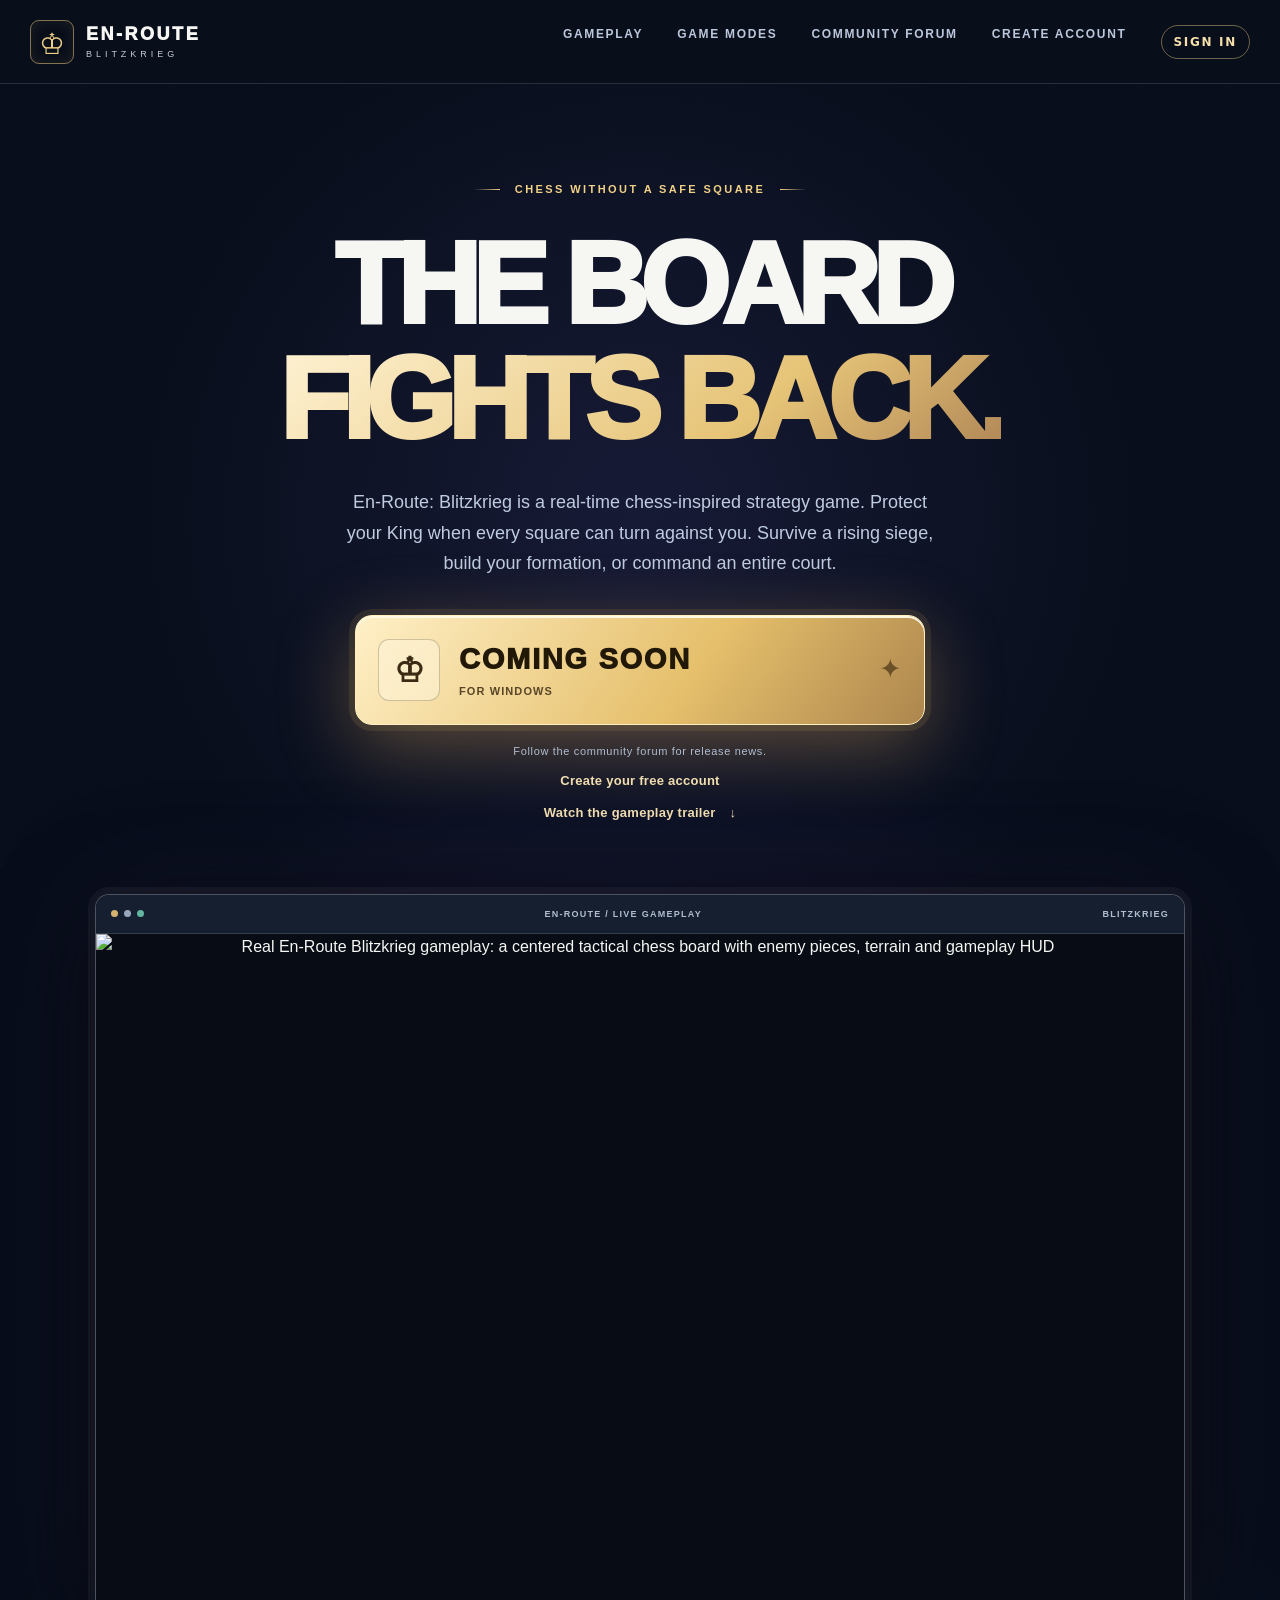
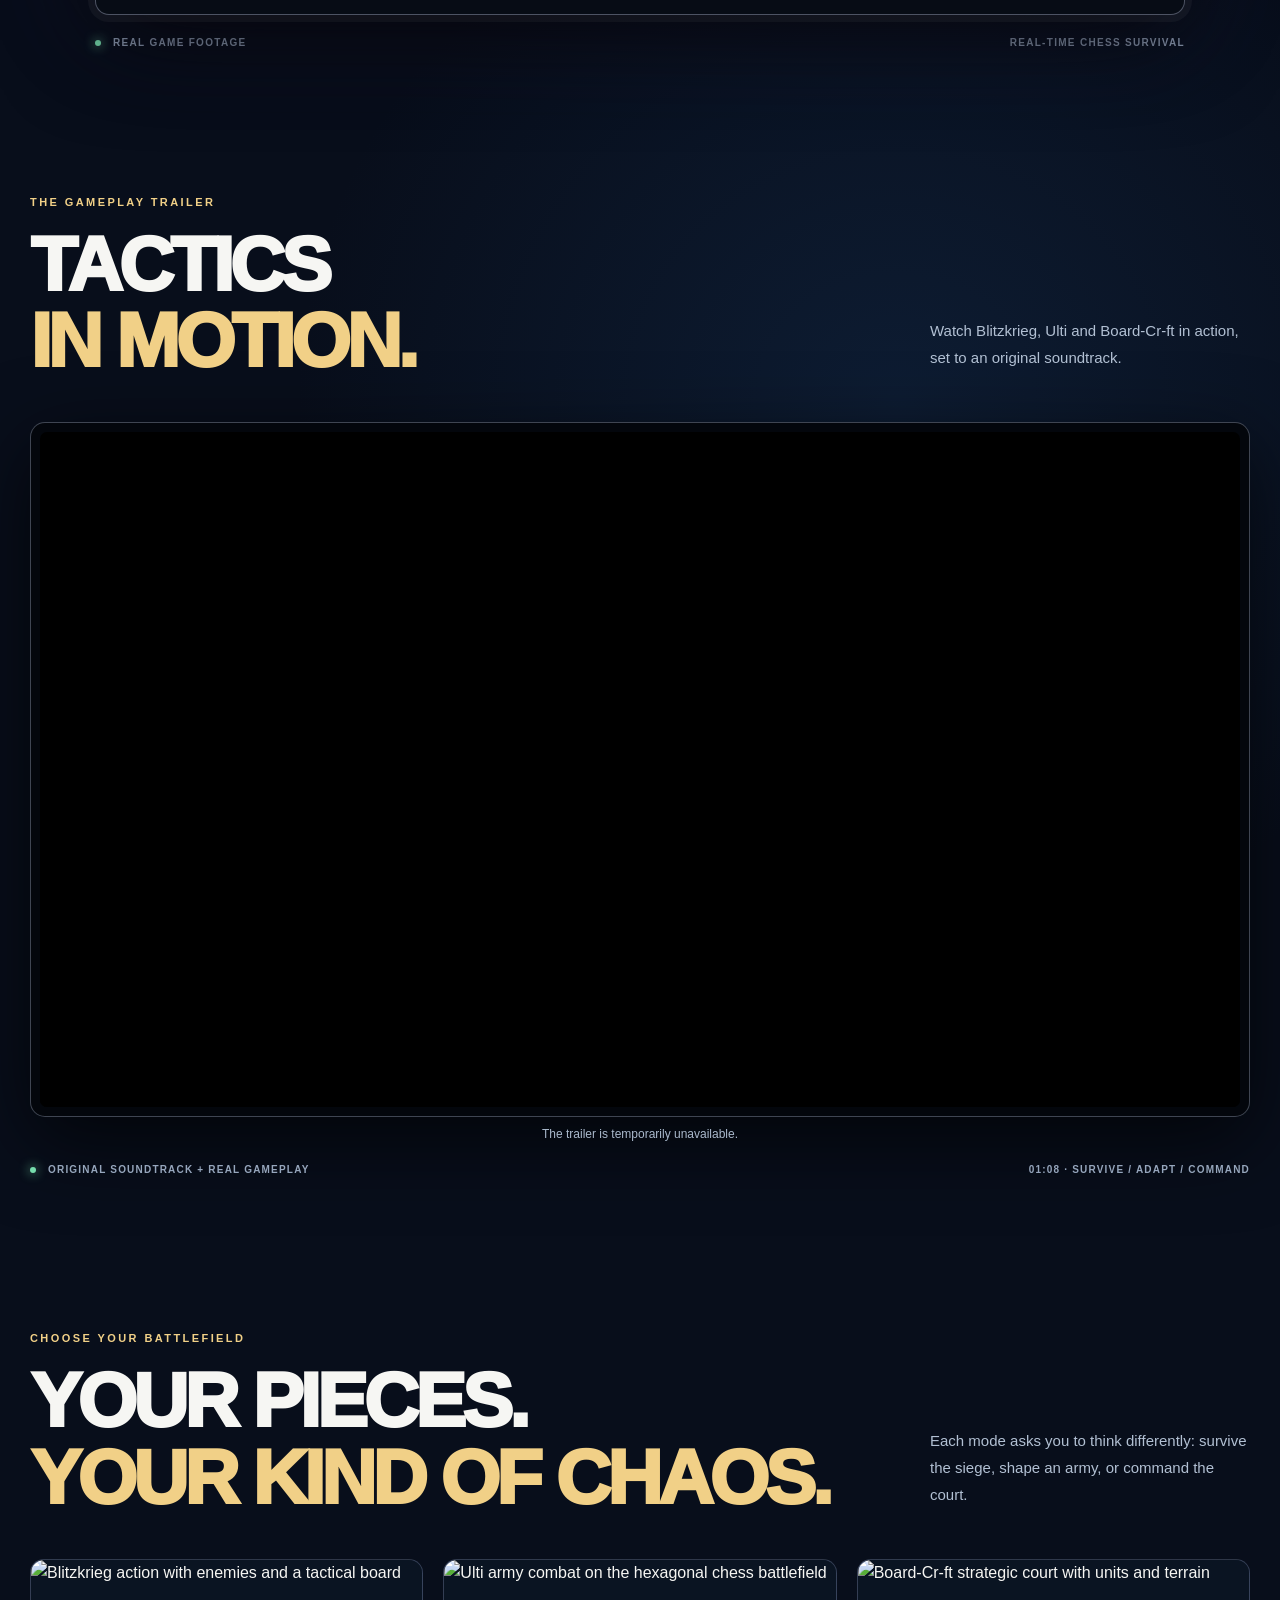
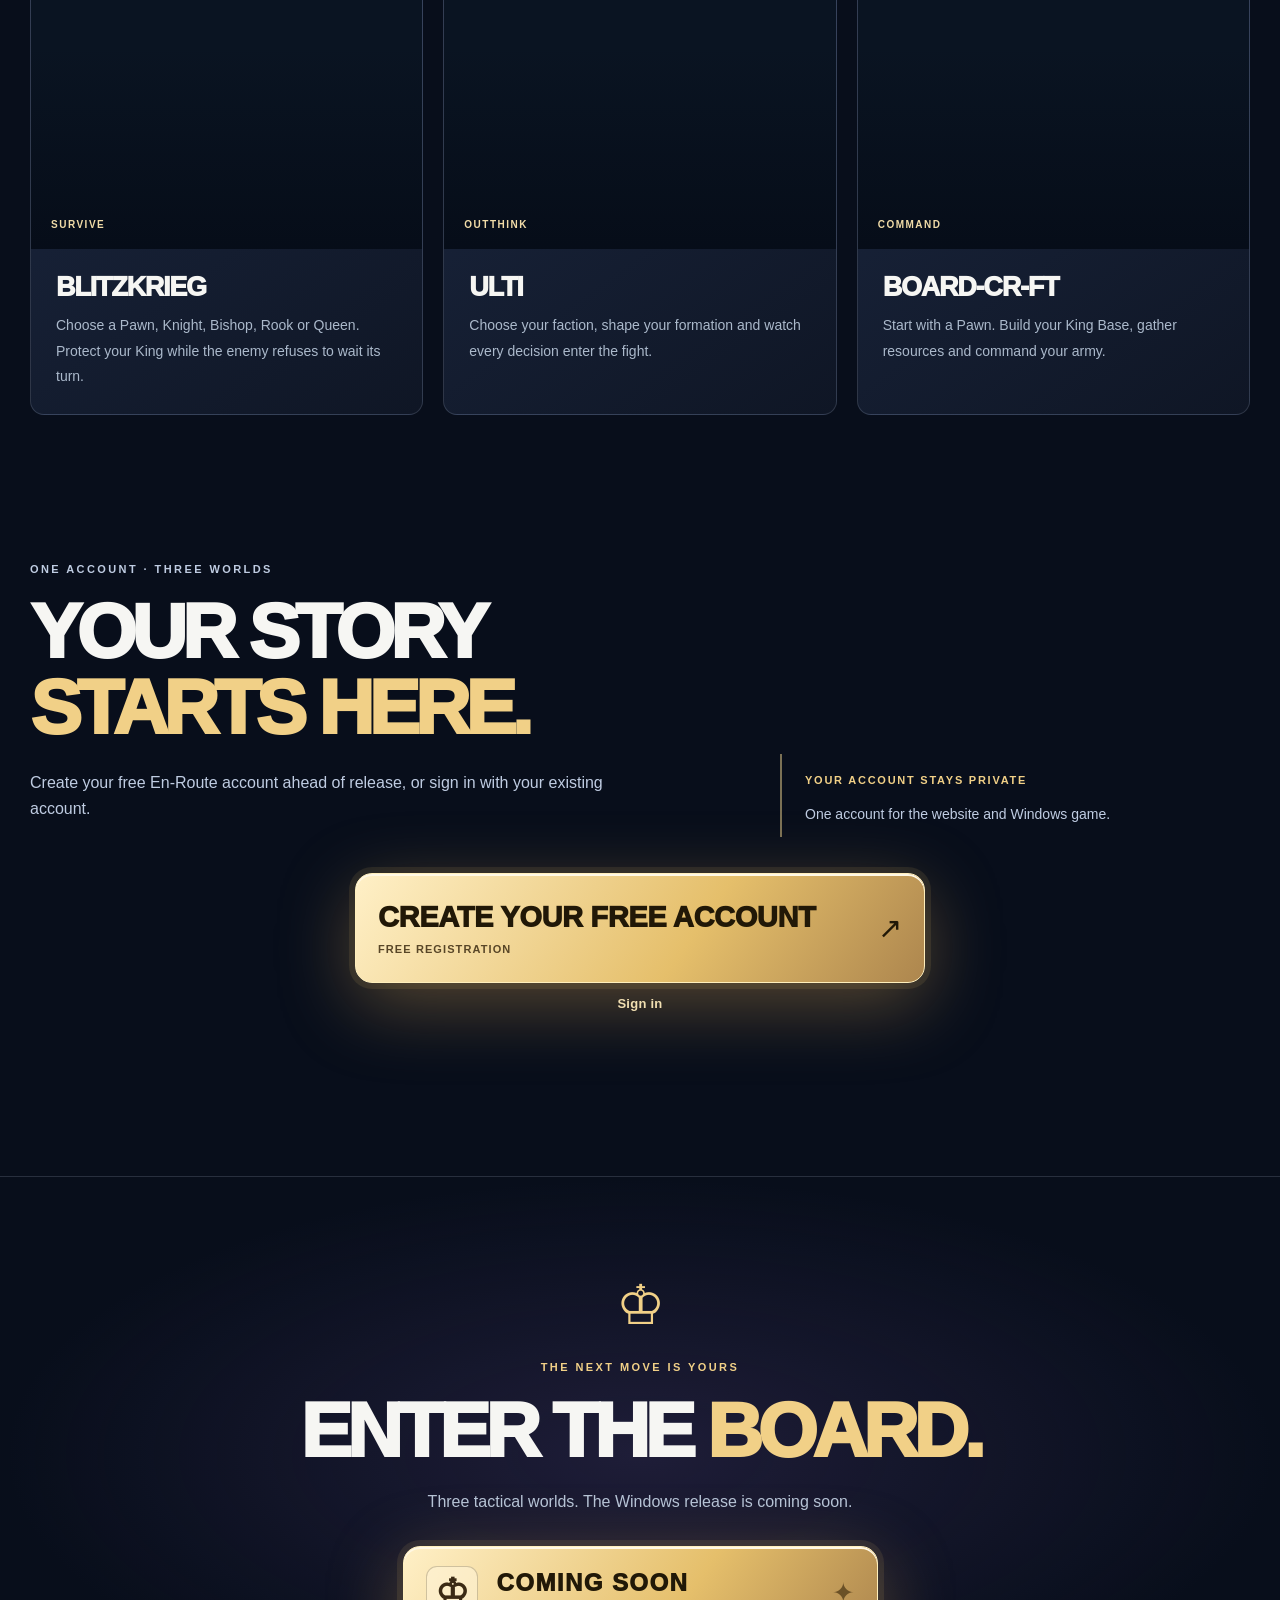
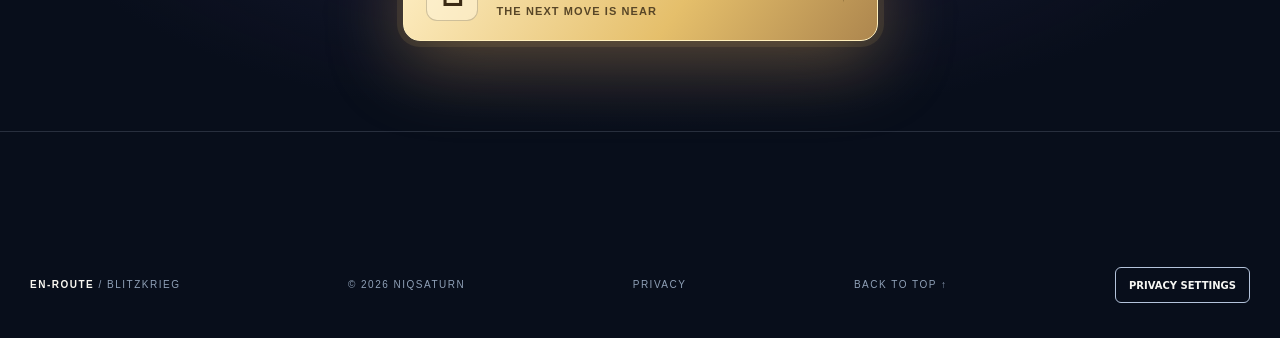
==== index.html @ 8702653a "Refresh secure logout integration asset version" ====
<!doctype html>
<html lang="en">
<head><meta name="google-site-verification" content="WGVeHy9sujOHkOXAeKGU7sQZ3UvBlBnIsIOvEeBT1Uc">
<meta charset="utf-8">
<meta name="google-adsense-account" content="ca-pub-7639855617393587">
<!-- AdSense code is loaded by ad-manager.js only after entitlement and consent checks. -->
<meta name="viewport" content="width=device-width, initial-scale=1">
<meta name="theme-color" content="#080e1b">
<meta name="robots" content="index,follow">
<meta name="description" content="En-Route: Blitzkrieg is an upcoming Windows strategy game combining real-time chess survival, Ulti autobattles and Board-Cr-ft army building. Watch actual gameplay and explore its three modes.">
<link rel="canonical" href="https://niqsaturn.github.io/">
<meta property="og:type" content="website">
<meta property="og:site_name" content="En-Route: Blitzkrieg">
<meta property="og:title" content="En-Route: Blitzkrieg | Real-Time Chess Survival & Strategy Game">
<meta property="og:description" content="En-Route: Blitzkrieg is an upcoming Windows strategy game combining real-time chess survival, Ulti autobattles and Board-Cr-ft army building. Watch actual gameplay and explore its three modes.">
<meta property="og:url" content="https://niqsaturn.github.io/">
<meta property="og:image" content="https://raw.githubusercontent.com/Niqsaturn/En-Route/gh-pages/assets/hero-gameplay.webp">
<meta property="og:image:alt" content="En-Route Blitzkrieg tactical chess survival gameplay">
<meta name="twitter:card" content="summary_large_image"><meta name="twitter:title" content="En-Route: Blitzkrieg | Real-Time Chess Survival & Strategy Game"><meta name="twitter:description" content="En-Route: Blitzkrieg is an upcoming Windows strategy game combining real-time chess survival, Ulti autobattles and Board-Cr-ft army building. Watch actual gameplay and explore its three modes."><meta name="twitter:image" content="https://raw.githubusercontent.com/Niqsaturn/En-Route/gh-pages/assets/hero-gameplay.webp"><script type="application/ld+json">{"@context":"https://schema.org","@graph":[{"@type":"WebSite","@id":"https://niqsaturn.github.io/#website","name":"En-Route: Blitzkrieg","url":"https://niqsaturn.github.io/","inLanguage":"en","publisher":{"@id":"https://niqsaturn.github.io/#publisher"}},{"@type":"Organization","@id":"https://niqsaturn.github.io/#publisher","name":"Niqsaturn","url":"https://github.com/Niqsaturn"},{"@type":"VideoGame","@id":"https://niqsaturn.github.io/#game","name":"En-Route: Blitzkrieg","url":"https://niqsaturn.github.io/","description":"En-Route: Blitzkrieg is an upcoming Windows strategy game combining real-time chess survival, Ulti autobattles and Board-Cr-ft army building. Watch actual gameplay and explore its three modes.","image":"https://raw.githubusercontent.com/Niqsaturn/En-Route/gh-pages/assets/hero-gameplay.webp","genre":["Strategy","Chess-inspired","Survival","Auto battler"],"gamePlatform":"Microsoft Windows","publisher":{"@id":"https://niqsaturn.github.io/#publisher"},"inLanguage":"en"}]}</script>
<title>En-Route: Blitzkrieg | Real-Time Chess Survival & Strategy Game</title>
<link rel="icon" href="./assets/crown.svg" type="image/svg+xml">
<link rel="stylesheet" href="/styles.css?v=20261124-2">
<link rel="stylesheet" href="./assets/ad-placements.css">
<script defer src="/assets/ad-manager.js?v=20261124"></script>
<script defer src="/assets/account-navigation.js?v=20261124-2"></script>
<script defer src="/assets/home-signin.js?v=20261125-1"></script>
<script defer src="./assets/trailer-loader.js"></script>

<meta name="color-scheme" content="dark">
<style>
/* Homepage only. Keep shared registration and forum layout untouched. */
.launch-home .hero .enroute-ad-slot{margin:56px auto 0;padding:12px 0 0;max-width:1090px;border-top:1px solid var(--faint)}
.launch-home .hero .enroute-ad-slot:not([hidden]) + .hero-shot{margin-top:48px}
.launch-home .launch-ad-anchor{min-height:1px}
.launch-home .launch-ad-anchor .enroute-ad-slot{margin:62px auto 0;padding:14px 10px 0;max-width:1090px}
.launch-home .enroute-ad-slot .adsterra-slot-content{max-width:100%;overflow:hidden}
.launch-home .video-shell video{aspect-ratio:16/9;object-fit:contain}
@media(max-width:570px){.launch-home .hero .enroute-ad-slot{margin-top:42px}.launch-home .launch-ad-anchor .enroute-ad-slot{margin-top:42px}.launch-home .hero .enroute-ad-slot:not([hidden]) + .hero-shot{margin-top:42px}}
</style>
</head>
<body class="launch-home">
<a class="skip" href="#main">Skip to content</a>
<header class="header">
 <div class="header-inner">
  <a class="logo" href="#top" aria-label="En-Route Blitzkrieg home"><span class="logo-mark">♔</span><span class="logo-copy"><b>EN-ROUTE</b><small>BLITZKRIEG</small></span></a>
  <nav aria-label="Page sections"><a href="#trailer">Gameplay</a><a href="#modes">Game modes</a><a href="/forum/">Community forum</a><a href="#signup">Create account</a><a data-enroute-account-nav href="/?signin=1">Sign in</a></nav>

 </div>
</header>
<main id="main">
 <section id="top" class="hero wrap" aria-labelledby="headline">
  <div class="mini-label"><span class="mini-line"></span> CHESS WITHOUT A SAFE SQUARE <span class="mini-line"></span></div>
  <h1 id="headline">THE BOARD<br><em>FIGHTS BACK.</em></h1>
  <p class="intro">En-Route: Blitzkrieg is a real-time chess-inspired strategy game. Protect your King when every square can turn against you. Survive a rising siege, build your formation, or command an entire court.</p>
  <div class="cta-group">
   <div id="release-status" class="primary-cta coming-soon-sign" role="status" aria-label="En-Route Windows release coming soon"><span class="win-icon coming-soon-mark" aria-hidden="true">♔</span><span class="cta-copy"><b>COMING SOON</b><small>FOR WINDOWS</small></span><span class="coming-soon-spark" aria-hidden="true">✦</span></div>
   <span class="cta-detail">Follow the community forum for release news.</span>
   <a class="text-action" href="#signup">Create your free account</a>
   <a class="text-action" href="#trailer">Watch the gameplay trailer <span aria-hidden="true">↓</span></a>
  </div>
 <aside class="enroute-ad-slot enroute-ad-slot--between" data-adsterra-zone="home-after-trailer" aria-label="Advertisement" hidden>
  <p class="enroute-ad-label">Advertisement</p>
  <div class="adsterra-slot-content" data-adsterra-mount></div>
 </aside>
  <div class="hero-shot" aria-label="Genuine En-Route game capture">
   <div class="shot-header"><div class="chrome-dots" aria-hidden="true"><i></i><i></i><i></i></div><span>EN-ROUTE / LIVE GAMEPLAY</span><span class="shot-build">BLITZKRIEG</span></div>
   <img src="https://raw.githubusercontent.com/Niqsaturn/En-Route/gh-pages/assets/hero-gameplay.webp" width="1280" height="800" alt="Real En-Route Blitzkrieg gameplay: a centered tactical chess board with enemy pieces, terrain and gameplay HUD" fetchpriority="high">
  </div>
  <div class="shot-footnote"><span><i class="circle"></i> REAL GAME FOOTAGE</span><span>REAL-TIME CHESS SURVIVAL</span></div>
 </section>

 <section id="trailer" class="trailer wrap" aria-labelledby="trailer-title">
  <div class="section-title"><div><p class="section-kicker">THE GAMEPLAY TRAILER</p><h2 id="trailer-title">TACTICS<br><span>IN MOTION.</span></h2></div><p>Watch Blitzkrieg, Ulti and Board-Cr-ft in action, set to an original soundtrack.</p></div>
  <div class="video-shell"><video data-trailer-player controls preload="none" playsinline poster="https://raw.githubusercontent.com/Niqsaturn/En-Route/gh-pages/assets/trailer-poster.webp" aria-label="Play the 68-second En-Route Blitzkrieg gameplay trailer with original music"><track kind="chapters" src="./assets/gameplay-chapters.vtt" srclang="en" label="Chapters">Your browser does not support video playback.</video></div>
  <div class="video-status" data-trailer-status role="status" aria-live="polite"></div>
  <div class="video-key"><span><i class="circle"></i> ORIGINAL SOUNDTRACK + REAL GAMEPLAY</span><span>01:08 · SURVIVE / ADAPT / COMMAND</span></div>
 </section>
 <div class="launch-ad-anchor google-ad-anchor google-after-trailer">
  <aside class="enroute-ad-slot enroute-google-slot" data-google-slot="6267361496" aria-label="Advertisement" hidden>
   <p class="enroute-ad-label">Advertisements</p>
   <div data-google-mount></div>
  </aside>
 </div>
 <section id="modes" class="modes wrap" aria-labelledby="modes-title">
  <div class="section-title"><div><p class="section-kicker">CHOOSE YOUR BATTLEFIELD</p><h2 id="modes-title">YOUR PIECES.<br><span>YOUR KIND OF CHAOS.</span></h2></div><p>Each mode asks you to think differently: survive the siege, shape an army, or command the court.</p></div>
  <div class="mode-grid">
   <article class="mode-card"><div class="mode-photo"><img loading="lazy" width="1280" height="800" src="https://raw.githubusercontent.com/Niqsaturn/En-Route/gh-pages/assets/blitzkrieg.webp" alt="Blitzkrieg action with enemies and a tactical board"><span>SURVIVE</span></div><div class="mode-info"><h3>BLITZKRIEG</h3><p>Choose a Pawn, Knight, Bishop, Rook or Queen. Protect your King while the enemy refuses to wait its turn.</p></div></article>
   <article class="mode-card"><div class="mode-photo"><img loading="lazy" width="1280" height="800" src="https://raw.githubusercontent.com/Niqsaturn/En-Route/gh-pages/assets/ulti.webp" alt="Ulti army combat on the hexagonal chess battlefield"><span>OUTTHINK</span></div><div class="mode-info"><h3>ULTI</h3><p>Choose your faction, shape your formation and watch every decision enter the fight.</p></div></article>
   <article class="mode-card"><div class="mode-photo"><img loading="lazy" width="1280" height="800" src="https://raw.githubusercontent.com/Niqsaturn/En-Route/gh-pages/assets/boardcraft.webp" alt="Board-Cr-ft strategic court with units and terrain"><span>COMMAND</span></div><div class="mode-info"><h3>BOARD-CR-FT</h3><p>Start with a Pawn. Build your King Base, gather resources and command your army.</p></div></article>
  </div>
 </section>
 <div class="launch-ad-anchor google-ad-anchor google-after-modes">
  <aside class="enroute-ad-slot enroute-google-slot" data-google-slot="7590297438" aria-label="Advertisement" hidden>
   <p class="enroute-ad-label">Advertisements</p>
   <div data-google-mount></div>
  </aside>
 </div>
 <section id="signup" class="signup wrap" aria-labelledby="signup-title">
  <div class="signup-heading"><div><p class="section-kicker">ONE ACCOUNT · THREE WORLDS</p><h2 id="signup-title">YOUR STORY<br><span>STARTS HERE.</span></h2>
  <p>Create your free En-Route account ahead of release, or sign in with your existing account.</p></div>
  <div class="signup-promise"><strong>YOUR ACCOUNT STAYS PRIVATE</strong><p>One account for the website and Windows game.</p></div></div>
  <div class="cta-group"><a class="primary-cta" href="/register.html" aria-label="Create your free En-Route account on an ad-free page"><span class="cta-copy"><b>CREATE YOUR FREE ACCOUNT</b><small>FREE REGISTRATION</small></span><span class="cta-arrow" aria-hidden="true">↗</span></a>
  <a class="text-action" href="/?signin=1">Sign in</a></div>
 </section>
 <div class="launch-ad-anchor google-ad-anchor google-before-closing">
  <aside class="enroute-ad-slot enroute-google-slot" data-google-slot="6299151084" aria-label="Advertisement" hidden>
   <p class="enroute-ad-label">Advertisements</p><div data-google-mount></div>
  </aside>
 </div>
 <section class="closing wrap" aria-labelledby="closing-title"><span class="crown" aria-hidden="true">♔</span><p class="section-kicker">THE NEXT MOVE IS YOURS</p><h2 id="closing-title">ENTER THE <span>BOARD.</span></h2><p>Three tactical worlds. The Windows release is coming soon.</p><div class="primary-cta closing-cta coming-soon-sign" role="status" aria-label="En-Route Windows release coming soon"><span class="win-icon coming-soon-mark" aria-hidden="true">♔</span><span class="cta-copy"><b>COMING SOON</b><small>THE NEXT MOVE IS NEAR</small></span><span class="coming-soon-spark" aria-hidden="true">✦</span></div></section>
</main>
<footer class="footer wrap"><span><strong>EN-ROUTE</strong> / BLITZKRIEG</span><span>© 2026 NIQSATURN</span><a href="./privacy.html">PRIVACY</a><a href="#top">BACK TO TOP ↑</a></footer>
</body>
</html>
---- styles.css ----
:root{color-scheme:dark;--bg:#080e1b;--surface:#121b2d;--text:#f6f6f3;--sub:#acbbd0;--gold:#f1d087;--faint:#d6e0ff27}
*{box-sizing:border-box}html{scroll-behavior:smooth;overflow-x:hidden}body{margin:0;background:radial-gradient(ellipse 700px 700px at 50% 10%,#25254d88,transparent 74%),radial-gradient(ellipse 800px 750px at 70% 39%,#183a6452,transparent 75%),var(--bg);color:var(--text);font:16px/1.6 "Segoe UI",Arial,sans-serif;overflow-x:hidden}body:before{content:"";position:absolute;z-index:0;pointer-events:none;inset:0 0 auto;height:1300px;background-image:repeating-linear-gradient(0deg,transparent 0 87px,#d0e1ff09 88px),repeating-linear-gradient(90deg,transparent 0 87px,#d0e1ff09 88px);mask-image:linear-gradient(#0007,transparent)}a{color:inherit;text-decoration:none}img,video{max-width:100%;display:block}h1,h2,h3,p{margin-top:0}h1,h2,h3{line-height:1;letter-spacing:-.065em;font-weight:950}.skip{position:absolute;top:-6rem;left:1rem;background:var(--gold);color:#111;padding:.6rem 1rem;z-index:99}.skip:focus{top:1rem}
.wrap{max-width:1340px;margin-left:auto;margin-right:auto;padding-left:30px;padding-right:30px;position:relative;z-index:1}
.header{position:relative;z-index:4;border-bottom:1px solid var(--faint);background:#090f1bd8}.header-inner{max-width:1370px;margin:0 auto;padding:0 30px;min-height:83px;display:flex;gap:25px;justify-content:space-between;align-items:center}.logo{display:flex;gap:12px;align-items:center}.logo-mark{display:grid;place-items:center;color:var(--gold);border:1px solid #f1d08785;border-radius:9px;width:44px;height:44px;font-size:29px;box-shadow:inset 0 0 14px #edc16f18}.logo-copy{display:flex;flex-direction:column;line-height:1.12;white-space:nowrap}.logo-copy b{font-size:18px;letter-spacing:.14em;font-weight:950}.logo-copy small{margin-top:5px;font-size:9px;letter-spacing:.44em;color:#c2cbda}.header nav{display:flex;gap:34px;font-size:12px;letter-spacing:.14em;font-weight:800;text-transform:uppercase;color:#bbc7db}.header nav a:hover,.text-action:hover,.footer a:hover{color:var(--gold)}.version{border:1px solid var(--faint);color:#b8c8dc;border-radius:80px;padding:9px 15px;white-space:nowrap;font-size:10px;letter-spacing:.13em;font-weight:900}
.hero{text-align:center;padding-top:97px}.mini-label,.section-kicker{color:var(--gold);font-size:11px;font-weight:900;letter-spacing:.22em}.mini-label{display:flex;align-items:center;justify-content:center;gap:15px}.mini-line{width:26px;height:1px;background:linear-gradient(90deg,transparent,var(--gold))}.mini-line:last-child{transform:rotate(180deg)}.hero h1{font-size:clamp(4.2rem,9vw,8.5rem);letter-spacing:-.07em;margin:28px 0 30px}.hero h1 em{font-style:normal;color:transparent;background:linear-gradient(140deg,#fff3d5,#e6c477 65%,#ae8455);background-clip:text;-webkit-background-clip:text}.intro{max-width:590px;margin:0 auto;color:#becbe0;font-size:18px;line-height:1.7}
.cta-group{display:flex;flex-direction:column;align-items:center;margin-top:36px}.primary-cta{width:min(570px,100%);min-height:110px;padding:14px 22px;border:1px solid #ffefbc;border-radius:17px;display:flex;align-items:center;gap:19px;text-align:left;color:#211807;background:linear-gradient(125deg,#fff0c7 0%,#e5bf6b 59%,#ad864e 100%);box-shadow:0 0 0 6px #f0c66e18,0 20px 75px #dca95661,inset 0 2px #fff8e5;transition:transform .2s,box-shadow .2s}.primary-cta:hover{transform:translateY(-4px);box-shadow:0 0 0 9px #f0c66e2b,0 24px 95px #e2b9688a}.primary-cta:focus-visible{outline:3px solid white;outline-offset:6px}.win-icon{width:62px;height:62px;display:grid;place-items:center;flex:none;border:1px solid #3828113b;border-radius:11px;background:#fff6dc85}.win-icon svg{width:31px;height:31px}.cta-copy{display:flex;flex:1;flex-direction:column;gap:8px;line-height:1.2}.cta-copy b{font-size:clamp(20px,2.5vw,29px);font-weight:950;letter-spacing:-.012em}.cta-copy small{font-size:11px;letter-spacing:.1em;color:#584627;font-weight:850}.cta-arrow{font-size:29px}.cta-detail{margin-top:18px;font-size:11px;color:#aebdd0;letter-spacing:.06em}.text-action{margin-top:11px;font-size:13px;font-weight:750;color:#f1dfb2;letter-spacing:.02em}.text-action span{margin-left:10px}
.hero-shot{width:min(1090px,100%);margin:70px auto 0;border:1px solid #d8e2ff55;border-radius:14px;background:#070c15;overflow:hidden;box-shadow:0 0 0 7px #e9eeff0a,0 24px 95px #000b,0 0 115px #49307735;position:relative;left:50%;transform:translateX(-50%);margin-left:0;margin-right:0}.shot-header{height:39px;display:flex;align-items:center;justify-content:space-between;gap:10px;padding:0 15px;border-bottom:1px solid var(--faint);background:#151f30;color:#b0bdd0;font-weight:900;font-size:9px;letter-spacing:.14em}.chrome-dots{display:flex;gap:6px}.chrome-dots i{width:7px;height:7px;border-radius:50%;background:#d5b270}.chrome-dots i:nth-child(2){background:#98a7bb}.chrome-dots i:nth-child(3){background:#61b5a1}.hero-shot img{width:100%;height:auto;object-fit:contain;object-position:center;aspect-ratio:8/5;margin:0 auto}.shot-footnote{max-width:1090px;display:flex;justify-content:space-between;gap:14px;margin:20px auto 0;color:#91a0b7;font-weight:850;font-size:10px;letter-spacing:.13em}.circle{display:inline-block;width:6px;height:6px;background:#76dcac;border-radius:100%;box-shadow:0 0 11px #78edb5;margin-right:8px}
.proof{display:flex;justify-content:center;align-items:center;gap:55px;margin-top:96px;margin-bottom:0;padding-top:36px;padding-bottom:36px;border-top:1px solid var(--faint);border-bottom:1px solid var(--faint)}.proof div{display:flex;flex-direction:column;gap:5px;text-align:center}.proof strong{font-size:33px;line-height:1.1;letter-spacing:-.04em;color:#f0d49c}.proof span{font-size:10px;letter-spacing:.15em;color:#a5b5cb;font-weight:800}.proof>i{display:block;height:34px;width:1px;background:var(--faint)}
.trailer{padding-top:143px}.section-title{display:flex;align-items:end;justify-content:space-between;gap:50px;margin-bottom:43px}.section-title h2{margin:14px 0 0;font-size:clamp(3.3rem,6vw,6.3rem);letter-spacing:-.055em}.section-title h2 span,.closing h2 span{color:var(--gold)}.section-title>p{max-width:320px;margin:0 0 8px;color:#b2c0d3;line-height:1.8;font-size:15px}.video-shell{padding:9px;border-radius:15px;background:#03060c;border:1px solid #d5e1ff49;box-shadow:0 24px 80px #000a}.video-shell video{width:100%;height:auto;aspect-ratio:8/5;border-radius:7px;background:#000}.video-key{display:flex;justify-content:space-between;gap:15px;margin-top:18px;color:#96a6bc;font-size:10px;font-weight:850;letter-spacing:.12em}
.modes{padding-top:151px}.mode-grid{display:grid;grid-template-columns:repeat(3,minmax(0,1fr));gap:20px}.mode-card{overflow:hidden;border-radius:14px;border:1px solid var(--faint);background:linear-gradient(145deg,#1b2740,#0f1625);transition:transform .2s,border-color .2s}.mode-card:hover{transform:translateY(-5px);border-color:#f1d08785}.mode-photo{aspect-ratio:1.35;overflow:hidden;position:relative;background:#0a1422}.mode-photo img{width:100%;height:100%;object-fit:cover;object-position:center;transition:transform .35s}.mode-card:hover .mode-photo img{transform:scale(1.045)}.mode-photo:after{content:"";position:absolute;inset:30% 0 0;background:linear-gradient(transparent,#050b16c9);pointer-events:none}.mode-photo span{position:absolute;z-index:2;left:20px;bottom:16px;color:#f1dca8;letter-spacing:.15em;font-weight:900;font-size:10px}.mode-info{padding:25px}.mode-info h3{font-size:27px;margin-bottom:12px;letter-spacing:-.045em}.mode-info p{font-size:14px;color:#abb9cb;line-height:1.8;margin:0}
.closing{text-align:center;margin-top:160px;margin-bottom:105px;padding-top:84px;padding-bottom:90px;border-top:1px solid var(--faint);border-bottom:1px solid var(--faint);background:radial-gradient(ellipse at center,#40336365,transparent 70%)}.crown{font-size:55px;color:var(--gold);display:block;margin-bottom:10px}.closing h2{font-size:clamp(3rem,6vw,6rem);margin:15px 0 20px}.closing>p:not(.section-kicker){color:#b6c3d5;margin:0 auto 32px}.closing-cta{margin:0 auto;min-height:95px;width:min(475px,100%)}.closing-cta .win-icon{width:52px;height:55px;font-size:38px}.closing-cta .cta-copy b{font-size:24px}
.footer{display:flex;align-items:center;justify-content:space-between;gap:22px;padding-top:30px;padding-bottom:35px;font-size:10px;letter-spacing:.15em;color:#8fa0b7}.footer strong{color:#f9f7f1}
@media(max-width:850px){.header nav{display:none}.header-inner{padding:0 20px;min-height:76px}.hero{padding-top:78px}.section-title{align-items:start;flex-direction:column;gap:17px}.section-title>p{max-width:520px}.proof{gap:32px}.mode-grid{grid-template-columns:repeat(2,minmax(0,1fr))}.mode-card:last-child{grid-column:1/-1}.trailer,.modes{padding-top:108px}.closing{margin-top:120px;margin-bottom:70px}}
@media(max-width:570px){.wrap{padding-left:17px;padding-right:17px}.header-inner{padding:0 16px}.logo-mark{height:38px;width:38px;font-size:26px}.logo-copy b{font-size:15px}.logo-copy small{font-size:8px}.version{font-size:8px;padding:8px}.hero{padding-top:78px}.mini-label{font-size:9px;letter-spacing:.14em;gap:9px}.mini-line{width:14px}.hero h1{font-size:clamp(3.25rem,13vw,4.8rem);margin:23px 0 27px}.intro{font-size:15px;line-height:1.75}.cta-group{margin-top:31px}.primary-cta{padding:12px;gap:13px;min-height:98px}.win-icon{width:49px;height:52px}.win-icon svg{width:26px;height:26px}.cta-copy b{font-size:19px}.cta-copy small{font-size:9px;letter-spacing:.03em}.cta-arrow{font-size:20px}.hero-shot{margin-top:58px;border-radius:10px}.shot-header{height:29px;padding:0 9px;font-size:7px}.shot-build{display:none}.shot-footnote{font-size:8px;letter-spacing:.06em}.proof{gap:13px;margin-top:70px;padding-top:26px;padding-bottom:26px}.proof strong{font-size:24px}.proof span{font-size:8px;letter-spacing:.03em}.proof>i{height:28px}.trailer,.modes{padding-top:100px}.section-title h2{font-size:clamp(2.75rem,12vw,4.6rem)}.section-title>p{font-size:14px}.video-key{font-size:8px;letter-spacing:.06em}.mode-grid{grid-template-columns:1fr}.mode-card:last-child{grid-column:auto}.mode-photo{aspect-ratio:1.55}.closing{margin-top:110px;padding-top:60px;padding-bottom:65px}.closing h2{font-size:clamp(3rem,13vw,5rem)}.footer{font-size:8px;flex-wrap:wrap}.footer span:nth-child(2){order:3;width:100%}}
@media(prefers-reduced-motion:reduce){html{scroll-behavior:auto}*,*:before,*:after{transition:none!important}}

.video-status{min-height:1.4em;margin-top:8px;color:#aab9cc;font-size:12px;text-align:center}

.signup{padding-top:145px}.signup-heading{display:grid;grid-template-columns:minmax(0,1.5fr) minmax(240px,1fr);align-items:end;gap:45px}.signup-heading h2{font-size:clamp(3.1rem,6vw,6.5rem);margin:14px 0 24px}.signup-heading h2 span{color:var(--gold)}.signup-heading p{color:#bfcce2;max-width:620px}.signup-promise{border-left:2px solid #ead18c83;padding:12px 0 12px 23px}.signup-promise strong{color:var(--gold);font-size:11px;letter-spacing:.16em}.signup-promise p{font-size:14px;margin:11px 0 0}
.signup-card{max-width:850px;margin:36px auto 0;padding:31px;border:1px solid #b6c6e753;border-radius:18px;background:linear-gradient(155deg,#1a2945,#0c1728);box-shadow:0 20px 70px #0008}.signup-card-head{display:flex;justify-content:space-between;gap:15px;border-bottom:1px solid var(--faint);padding-bottom:18px;font-size:10px;color:#e7c780;font-weight:900;letter-spacing:.16em}.signup-form{display:grid;grid-template-columns:repeat(2,minmax(0,1fr));gap:18px;margin-top:24px}.signup-field{display:flex;flex-direction:column;min-width:0;gap:7px}.signup-field label{color:#f3e5c6;font-size:12px;font-weight:800}.signup-field small{color:#9ba9bd;margin-left:6px;font-size:10px}.signup-field input{border:1px solid #7b8daa82;background:#071322;color:#fff;font:600 15px system-ui;padding:14px 13px;border-radius:9px;width:100%;min-width:0}.signup-field input:focus-visible{outline:2px solid #f5d68b;outline-offset:2px}.signup-submit{grid-column:1/-1;cursor:pointer;border:0;display:block;text-align:center;border-radius:9px;padding:15px 20px;background:linear-gradient(130deg,#ffedbc,#d8b46c);color:#191a1b;font-weight:900;letter-spacing:.08em;font-size:13px}.signup-submit:disabled{opacity:.5;cursor:wait}.signup-legal{grid-column:1/-1;margin:0;font-size:12px;color:#a3b2c7}.signup-feedback{min-height:1.8em;margin-top:10px;color:#f4d996;font-size:13px}.verify-form{grid-template-columns:1fr}.verify-form h3,.verify-form>p{grid-column:1/-1}.verify-form h3{font-size:26px;letter-spacing:.025em;margin:0}.verify-form>p{color:#b7c4d9}.signup-link{background:none;color:#ecd193;text-decoration:underline;border:0;cursor:pointer;justify-self:start;padding:3px 0}.signup-complete{padding:19px 0}.signup-complete strong{font-size:22px;color:#89d9b3}.signup-complete p{color:#b9c9dc}.signup-complete>a{margin-top:15px}.signup-form[hidden],.signup-complete[hidden]{display:none!important}@media(max-width:700px){.signup-heading{grid-template-columns:1fr}.signup-form{grid-template-columns:1fr}.signup-card{padding:20px}.signup{padding-top:90px}}@media(max-width:390px){.signup-card-head{font-size:8px;letter-spacing:.07em}}
/* Prelaunch state: visually dominant CTA, but never a broken installer link. */
.primary-cta{font:inherit;line-height:1.25}
.primary-cta--pending:disabled{cursor:not-allowed;opacity:.82}
.primary-cta--pending:disabled:hover{transform:none;box-shadow:0 0 0 6px #f0c66e18,0 20px 75px #dca95661,inset 0 2px #fff8e5}
.signup-install-note{font-size:13px;color:#d9c996;line-height:1.65;margin-top:16px}
@media (min-width:851px){.header nav a:last-child{color:#efd18b}}
@media (max-width:850px){
 .header nav{display:flex;gap:0}
 .header nav a:not(:last-child){display:none}
 .header nav a:last-child{display:inline-flex;align-items:center;justify-content:center;white-space:nowrap;color:#f5dfab;border:1px solid #edcd8770;padding:9px 12px;border-radius:999px;font-size:11px;letter-spacing:.06em}
 .version{display:none}
}
@media (max-width:390px){
 .header-inner{gap:12px}
 .logo{gap:7px}
 .header nav a:last-child{padding:8px 9px;font-size:10px}
}

/* Pre-release status: a visually prominent announcement, never a clickable download CTA. */
.coming-soon-sign{cursor:default;user-select:text}
.primary-cta.coming-soon-sign:hover{transform:none;box-shadow:0 0 0 6px #f0c66e18,0 20px 75px #dca95661,inset 0 2px #fff8e5}
.coming-soon-sign .cta-copy b{letter-spacing:.06em}
.coming-soon-mark{color:#3b2a14;font-size:34px;font-weight:800}
.coming-soon-spark{color:#6b5127;font-size:27px;flex:none}
@media(max-width:570px){.coming-soon-mark{font-size:29px}.coming-soon-spark{font-size:22px}}


/* Shared account menu; keep the identity and sign-in visible at mobile widths. */
.header nav [data-enroute-account-nav]{display:inline-flex;align-items:center;position:relative;flex-shrink:0}
.header nav [data-enroute-account-nav] a,.header nav [data-enroute-account-nav] summary{display:inline-flex;align-items:center;justify-content:center;gap:6px;white-space:nowrap;color:#f5dfab;border:1px solid #edcd8770;padding:9px 12px;border-radius:999px;font:700 12px system-ui;cursor:pointer;text-decoration:none}
.header nav [data-enroute-account-nav] summary::after{content:'▾';font-size:10px}
.header nav .enroute-account-actions{position:absolute;right:0;top:calc(100% + 8px);min-width:148px;background:#111d30;border:1px solid #6e809c;border-radius:9px;padding:6px;box-shadow:0 8px 30px #0007;z-index:12}
.header nav .enroute-account-actions a,.header nav .enroute-account-actions button{display:block!important;width:100%;text-align:left;padding:11px 12px;border:0;border-radius:5px;color:#f2e8d0;background:none;font:650 13px system-ui;text-decoration:none;cursor:pointer}
.header nav .enroute-account-actions a:hover,.header nav .enroute-account-actions button:hover{background:#263850}
@media(max-width:850px){.header nav{display:flex!important;gap:0}.header nav>a:not([data-enroute-account-nav]){display:none!important}.header nav [data-enroute-account-nav] a,.header nav [data-enroute-account-nav] summary{font-size:11px;max-width:145px;overflow:hidden;text-overflow:ellipsis}}
---- assets/ad-placements.css ----
/* Adsterra reserved placements: inactive until approved publisher codes are supplied. */
.enroute-ad-slot{width:100%;box-sizing:border-box;max-width:1180px;margin:56px auto;padding:16px 26px 12px;border-top:1px solid rgba(201,217,250,.15);color:#8d9db7;clear:both}
.enroute-ad-slot[hidden]{display:none!important}
.enroute-ad-label{font:600 10px/1.4 system-ui,sans-serif;letter-spacing:.13em;text-transform:uppercase;text-align:center;margin:0 0 14px;color:#9da9bb}
.enroute-ad-slot .adsterra-slot-content{display:block;width:100%;min-width:0;overflow:hidden}
.enroute-ad-slot--feed{max-width:1020px;margin-top:76px;margin-bottom:64px}
.enroute-ad-slot--forum-top{margin-top:26px;margin-bottom:24px}
.enroute-ad-slot--forum-bottom{margin-top:35px;margin-bottom:72px}
@media(max-width:650px){.enroute-ad-slot{padding:13px 16px 8px;margin-top:36px;margin-bottom:34px}.enroute-ad-slot--forum-top{margin-top:14px;margin-bottom:15px}.enroute-ad-slot--feed{margin-top:45px}}
@media(prefers-reduced-motion:reduce){.enroute-ad-slot{scroll-behavior:auto}}

/* Manual display inventory and unobtrusive privacy controls. */
.enroute-google-slot{max-width:970px;margin:64px auto 0;padding:16px 12px 12px}
.google-ad-anchor{min-height:1px;margin:0 auto;width:min(100%,1180px)}
.enroute-google-slot [data-google-mount]{width:100%;min-width:0;max-width:100%;overflow:hidden}
.enroute-google-slot ins.adsbygoogle{display:block;width:100%;min-height:90px}
ins.adsbygoogle[data-ad-status="unfilled"]{display:none!important}
.enroute-ad-consent[hidden]{display:none!important}
.enroute-ad-consent{position:relative;z-index:2;max-width:1000px;margin:30px auto;padding:16px 20px;border:1px solid #7186a4;border-radius:10px;background:#142237;display:flex;align-items:center;justify-content:space-between;gap:18px;color:#e8edf8;font:14px/1.6 system-ui}
.enroute-ad-consent strong{color:#f1d087;font-size:14px}.enroute-ad-consent p{margin:4px 0 0}.enroute-ad-consent a{text-decoration:underline}
.enroute-consent-actions{display:flex;gap:10px;flex-wrap:wrap}
.enroute-ad-consent button,.enroute-privacy-toggle{font:700 12px system-ui;min-height:40px;padding:9px 13px;border:1px solid #b4c3db;border-radius:6px;background:#1d2d45;color:#f6f6f3;cursor:pointer;white-space:nowrap}
.enroute-ad-consent button:focus-visible,.enroute-privacy-toggle:focus-visible{outline:2px solid #f1d087;outline-offset:3px}
.enroute-privacy-toggle{background:transparent;min-height:36px;font-size:10px}
@media(max-width:650px){.enroute-google-slot{margin:40px auto 0;padding:12px 10px}.enroute-ad-consent{margin:24px 17px;flex-direction:column;align-items:stretch}.enroute-consent-actions button{flex:1}}
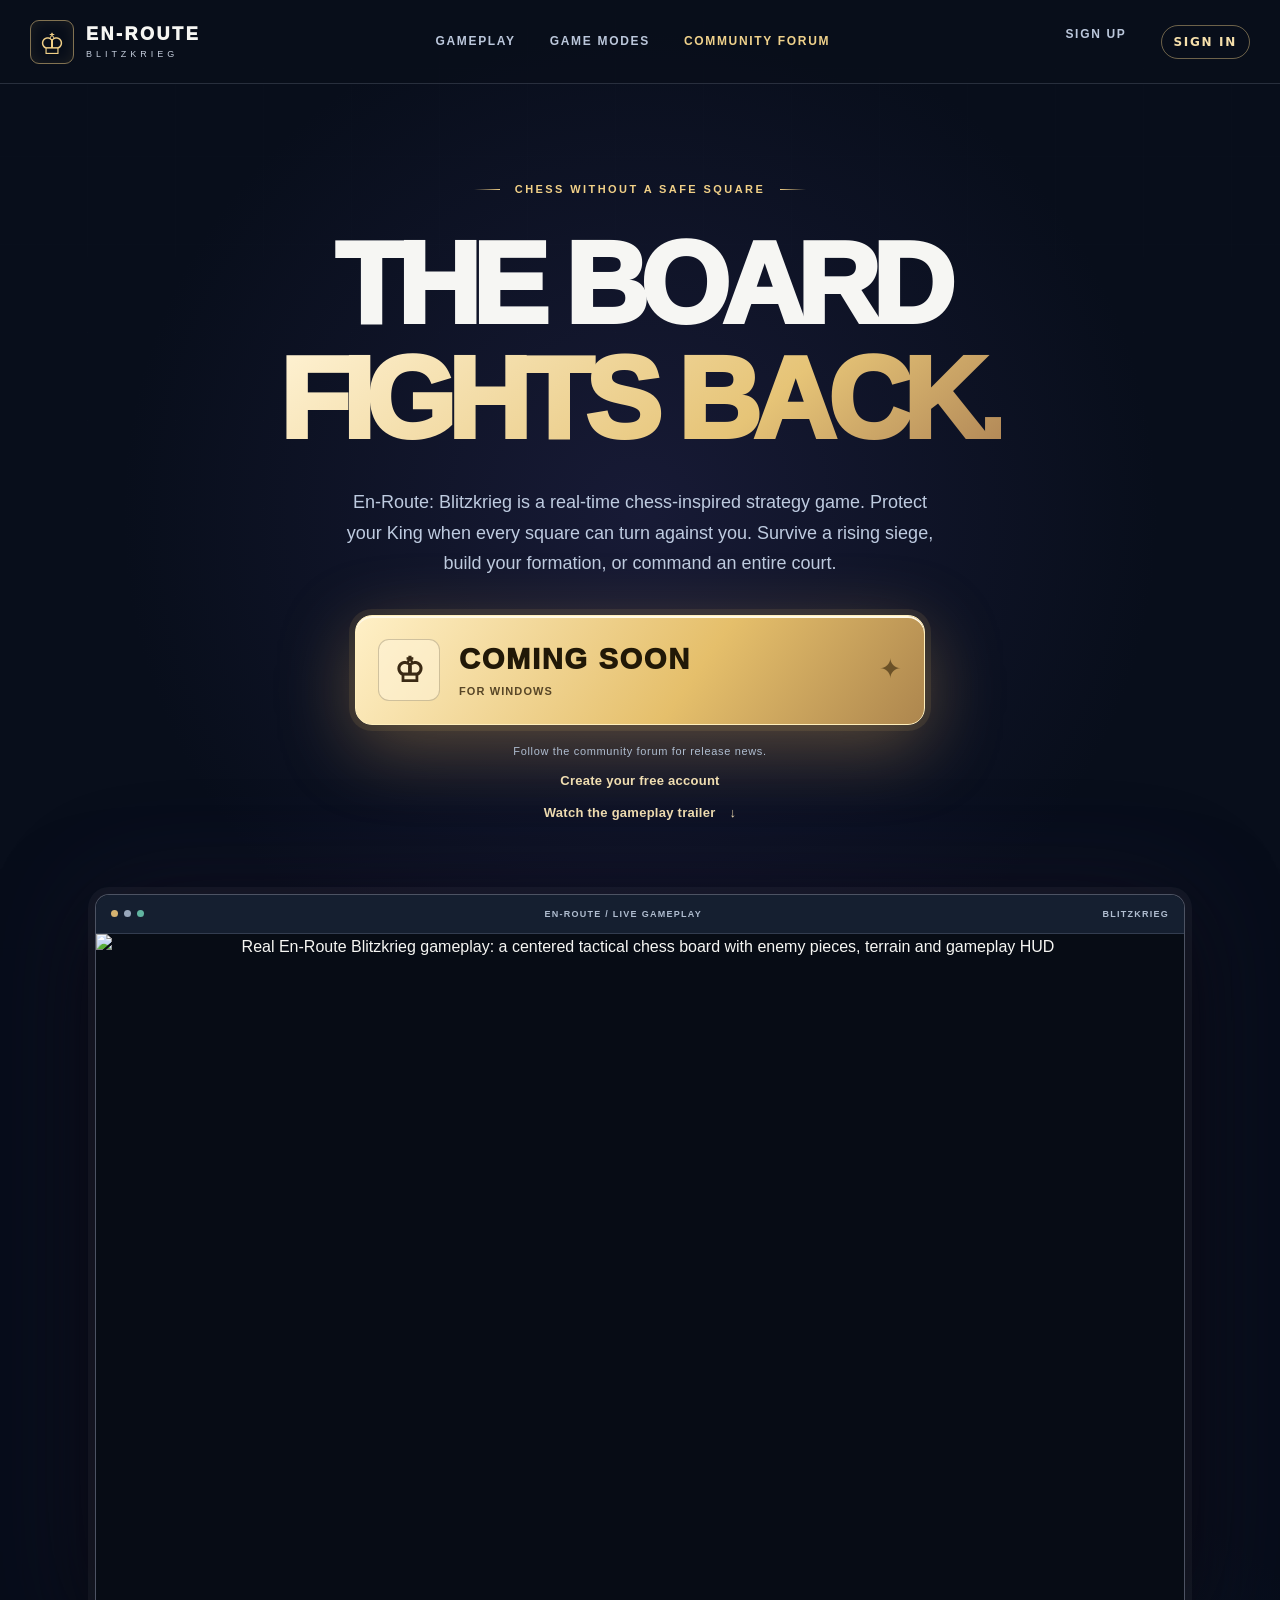
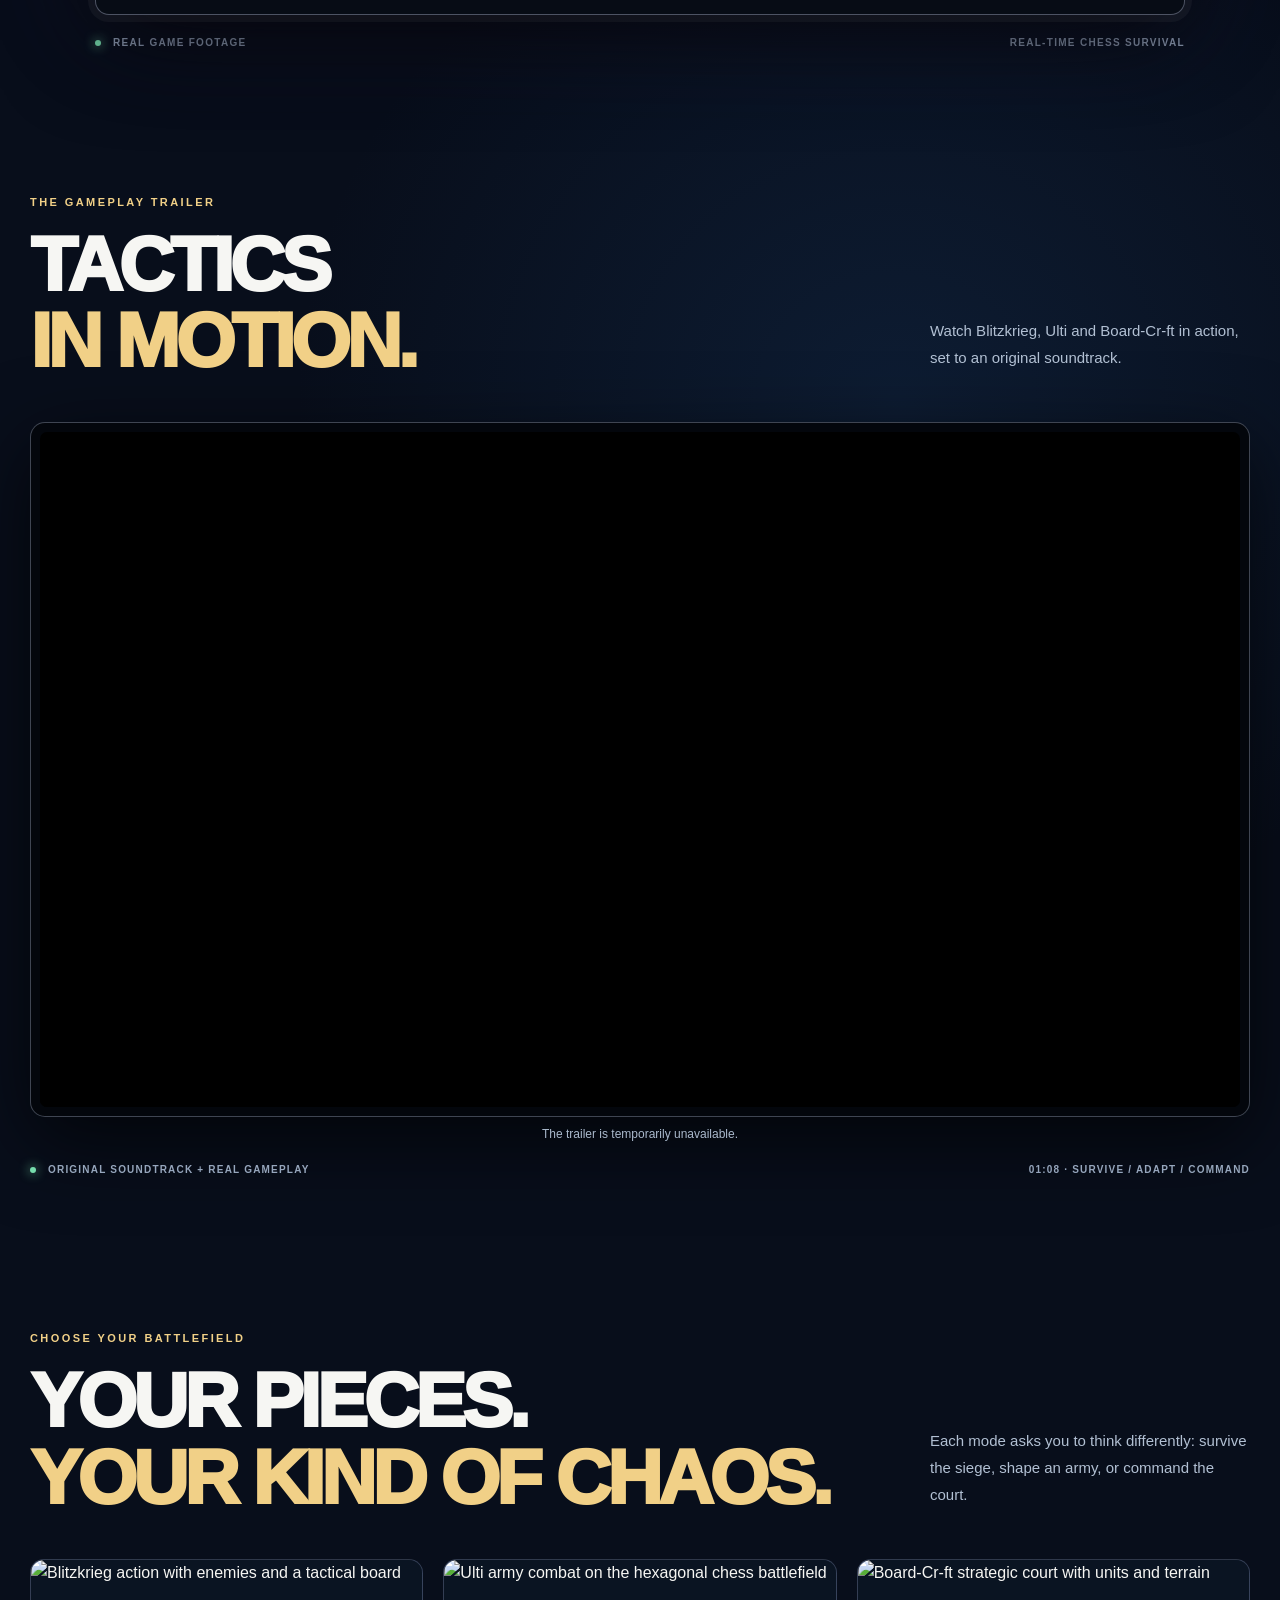
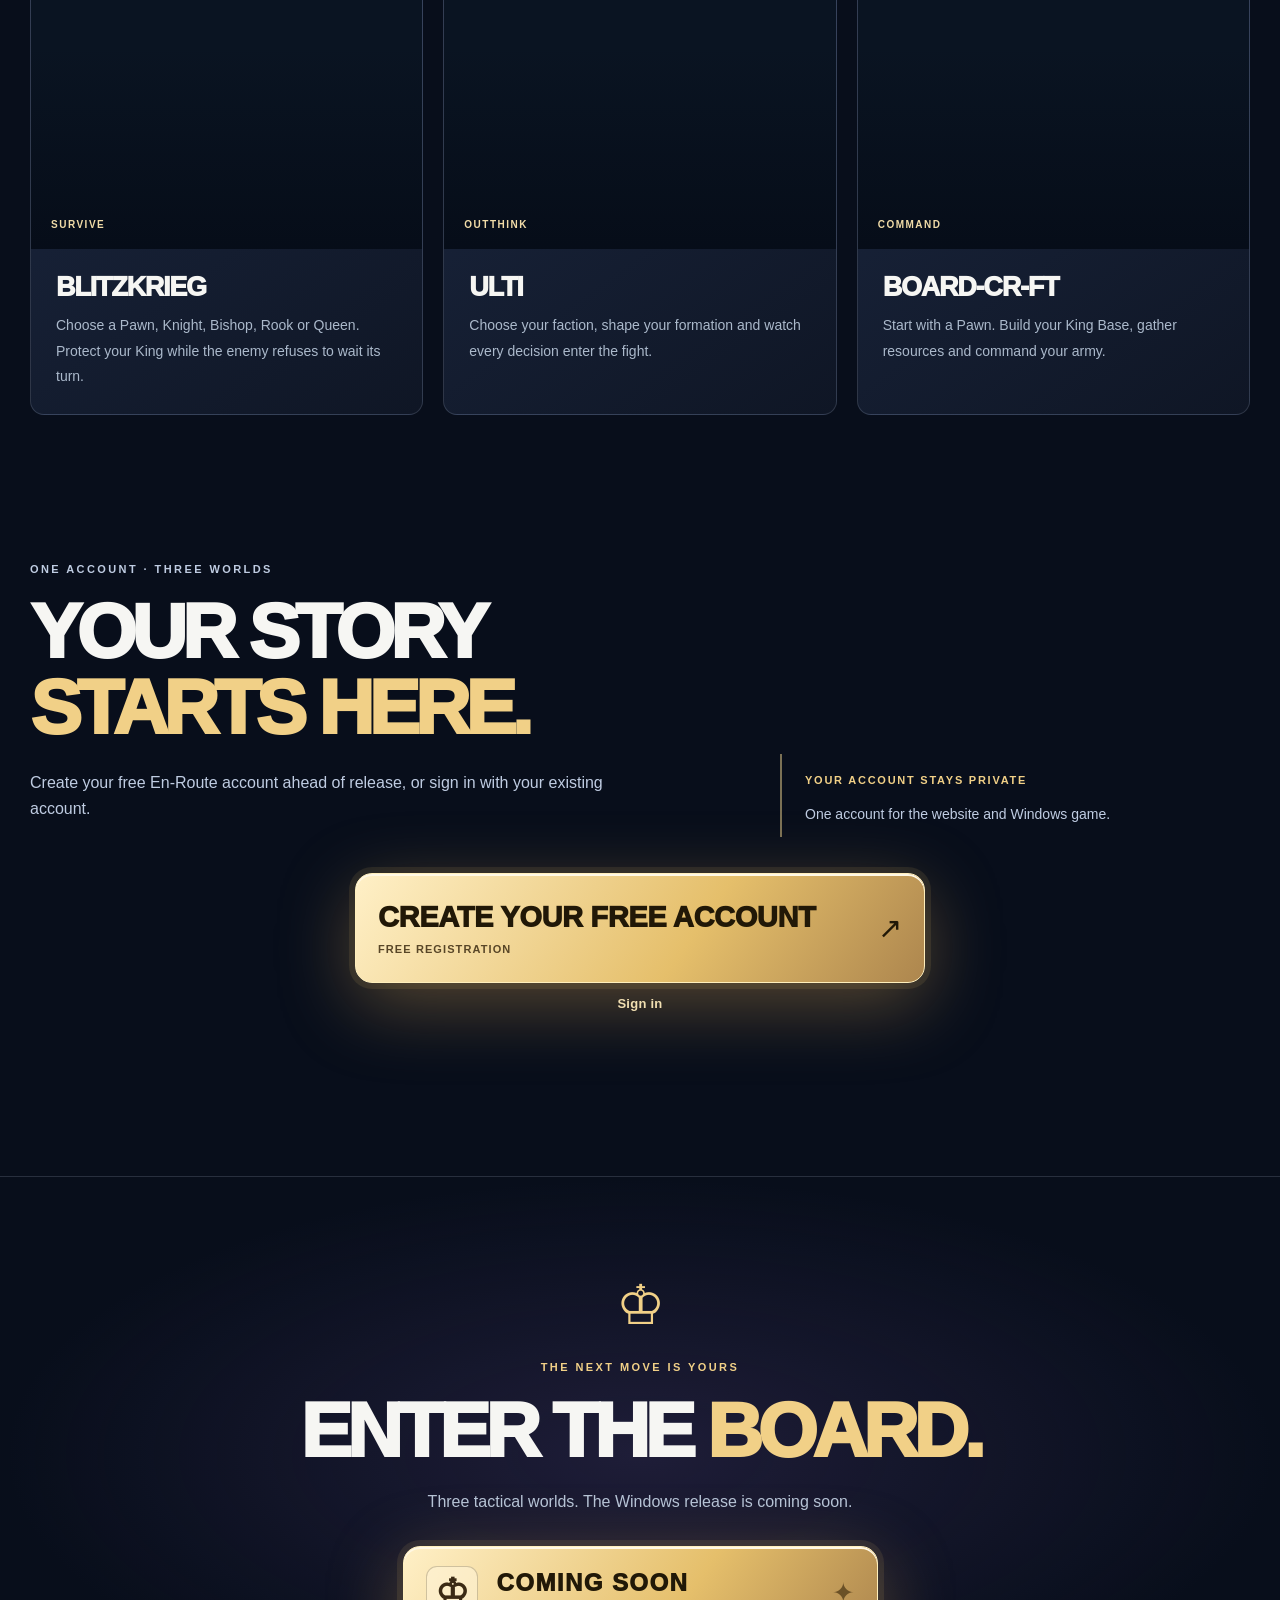
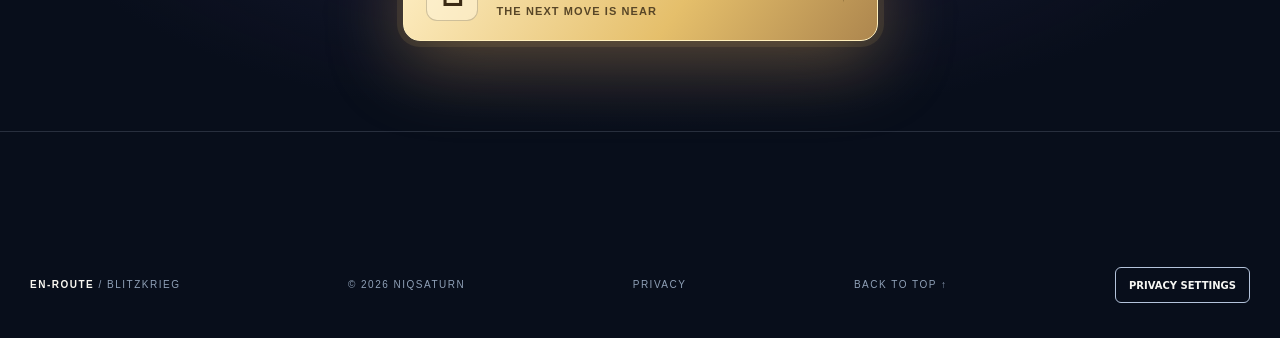
==== commit ed050e36: "Separate main navigation and top-right account controls for responsive header" ====
--- a/index.html
+++ b/index.html
@@ -21,10 +21,11 @@
 <link rel="icon" href="./assets/crown.svg" type="image/svg+xml">
 <link rel="stylesheet" href="/styles.css?v=20261124-2">
 <link rel="stylesheet" href="./assets/ad-placements.css">
-<script defer src="/assets/ad-manager.js?v=20261124"></script>
-<script defer src="/assets/account-navigation.js?v=20261124-2"></script>
-<script defer src="/assets/home-signin.js?v=20261125-1"></script>
+<script defer src="/assets/ad-manager.js?v=20261125-2"></script>
+<script defer src="/assets/account-navigation.js?v=20261125-4"></script>
+<script defer src="/assets/home-signin.js?v=20261125-4"></script>
 <script defer src="./assets/trailer-loader.js"></script>
+<link rel="stylesheet" href="/assets/home-header.css?v=20261125-4">
 
 <meta name="color-scheme" content="dark">
 <style>
@@ -43,7 +44,8 @@
 <header class="header">
  <div class="header-inner">
   <a class="logo" href="#top" aria-label="En-Route Blitzkrieg home"><span class="logo-mark">♔</span><span class="logo-copy"><b>EN-ROUTE</b><small>BLITZKRIEG</small></span></a>
-  <nav aria-label="Page sections"><a href="#trailer">Gameplay</a><a href="#modes">Game modes</a><a href="/forum/">Community forum</a><a href="#signup">Create account</a><a data-enroute-account-nav href="/?signin=1">Sign in</a></nav>
+  <nav class="home-primary-nav" aria-label="Page sections"><a href="#trailer">Gameplay</a><a href="#modes">Game modes</a><a href="/forum/">Community forum</a></nav>
+  <nav class="home-account-nav" data-account-controls aria-label="Account"><a class="home-signup-link" href="/register.html">Sign up</a><a data-enroute-account-nav href="/?signin=1" aria-expanded="false">Sign in</a></nav>
 
  </div>
 </header>
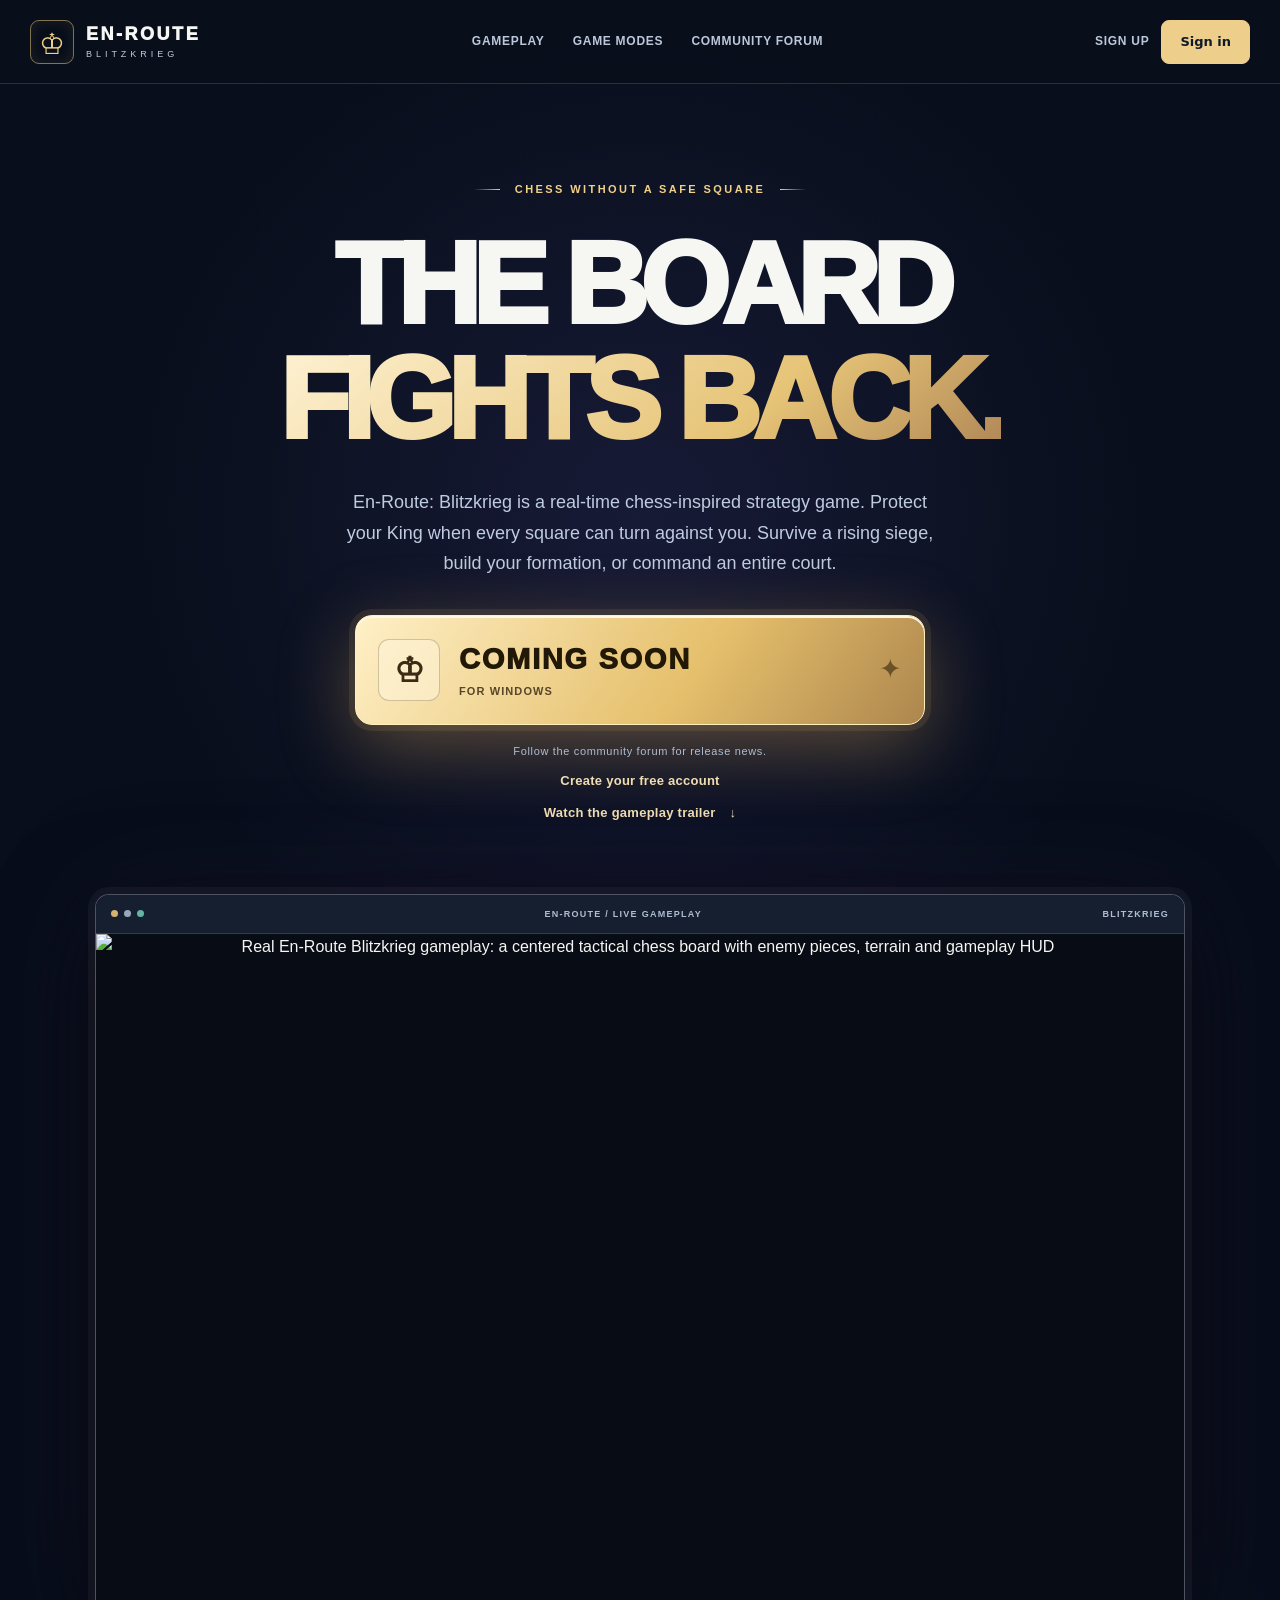
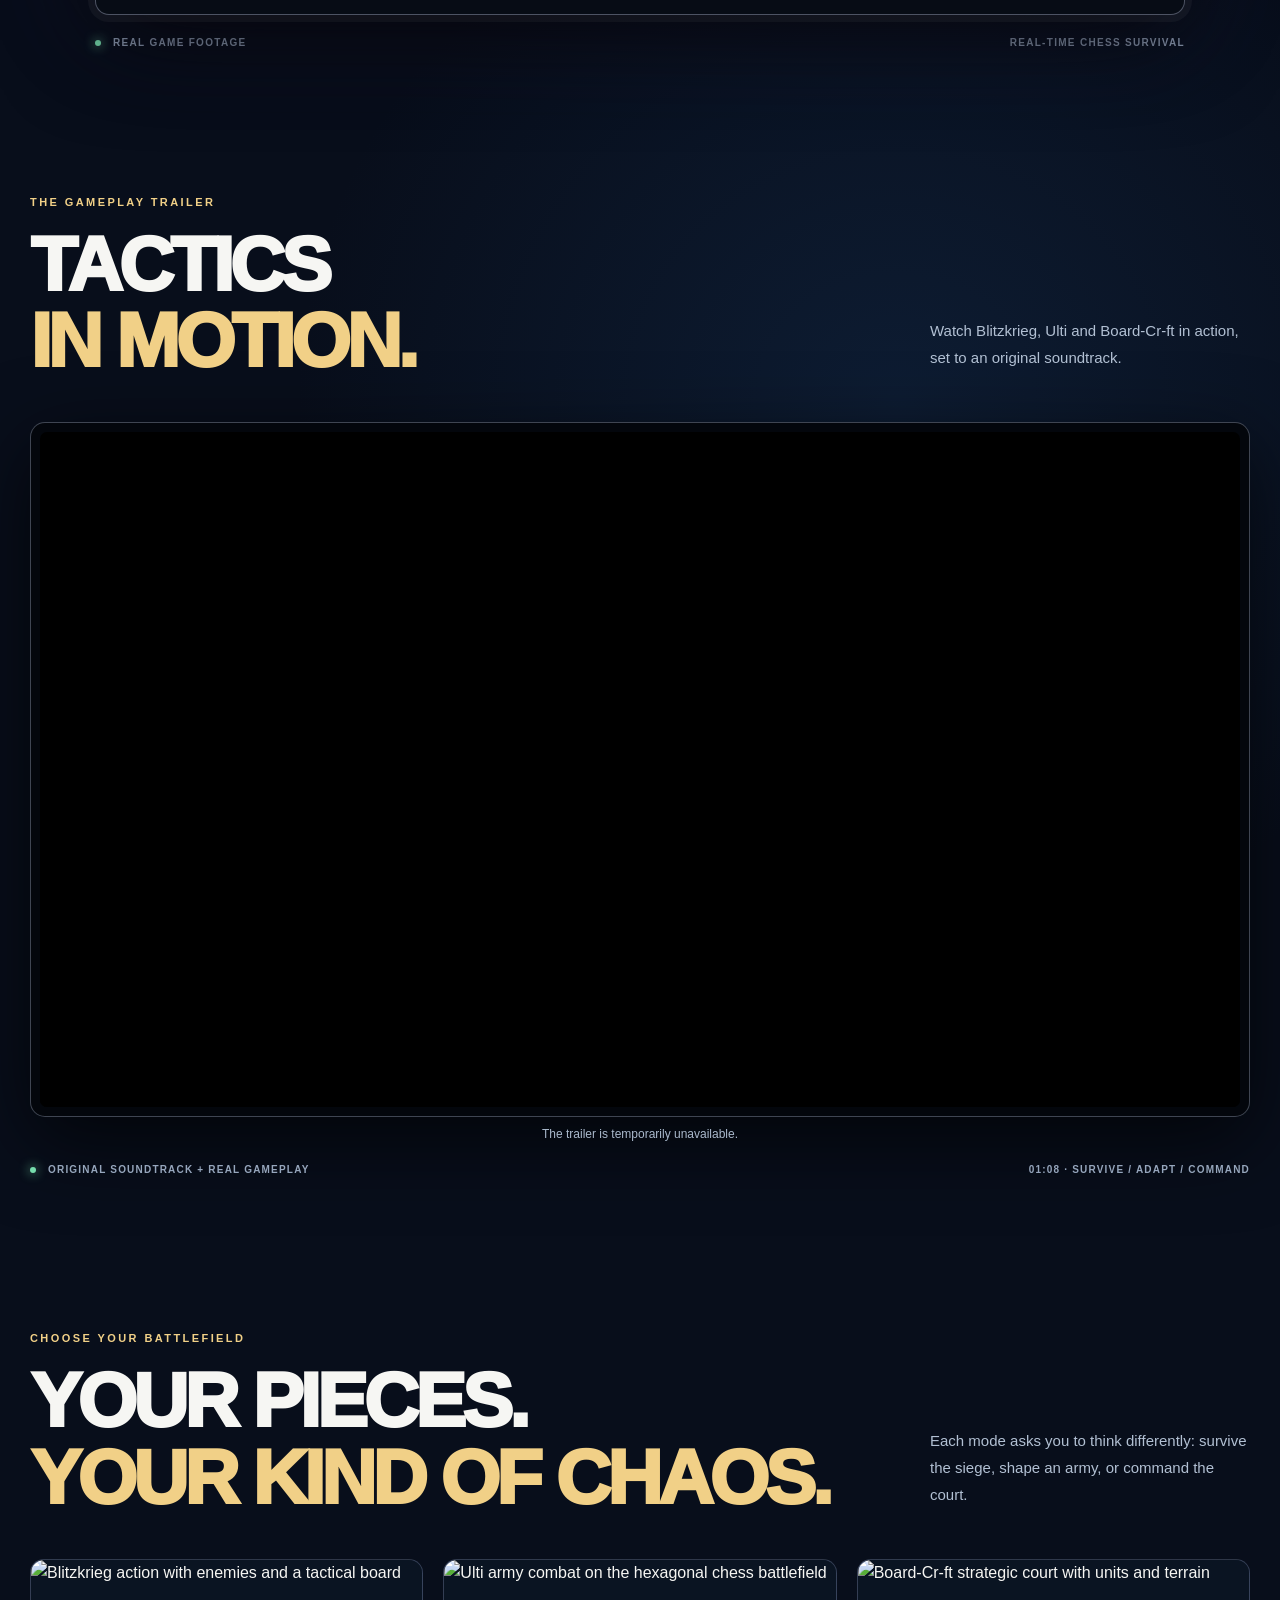
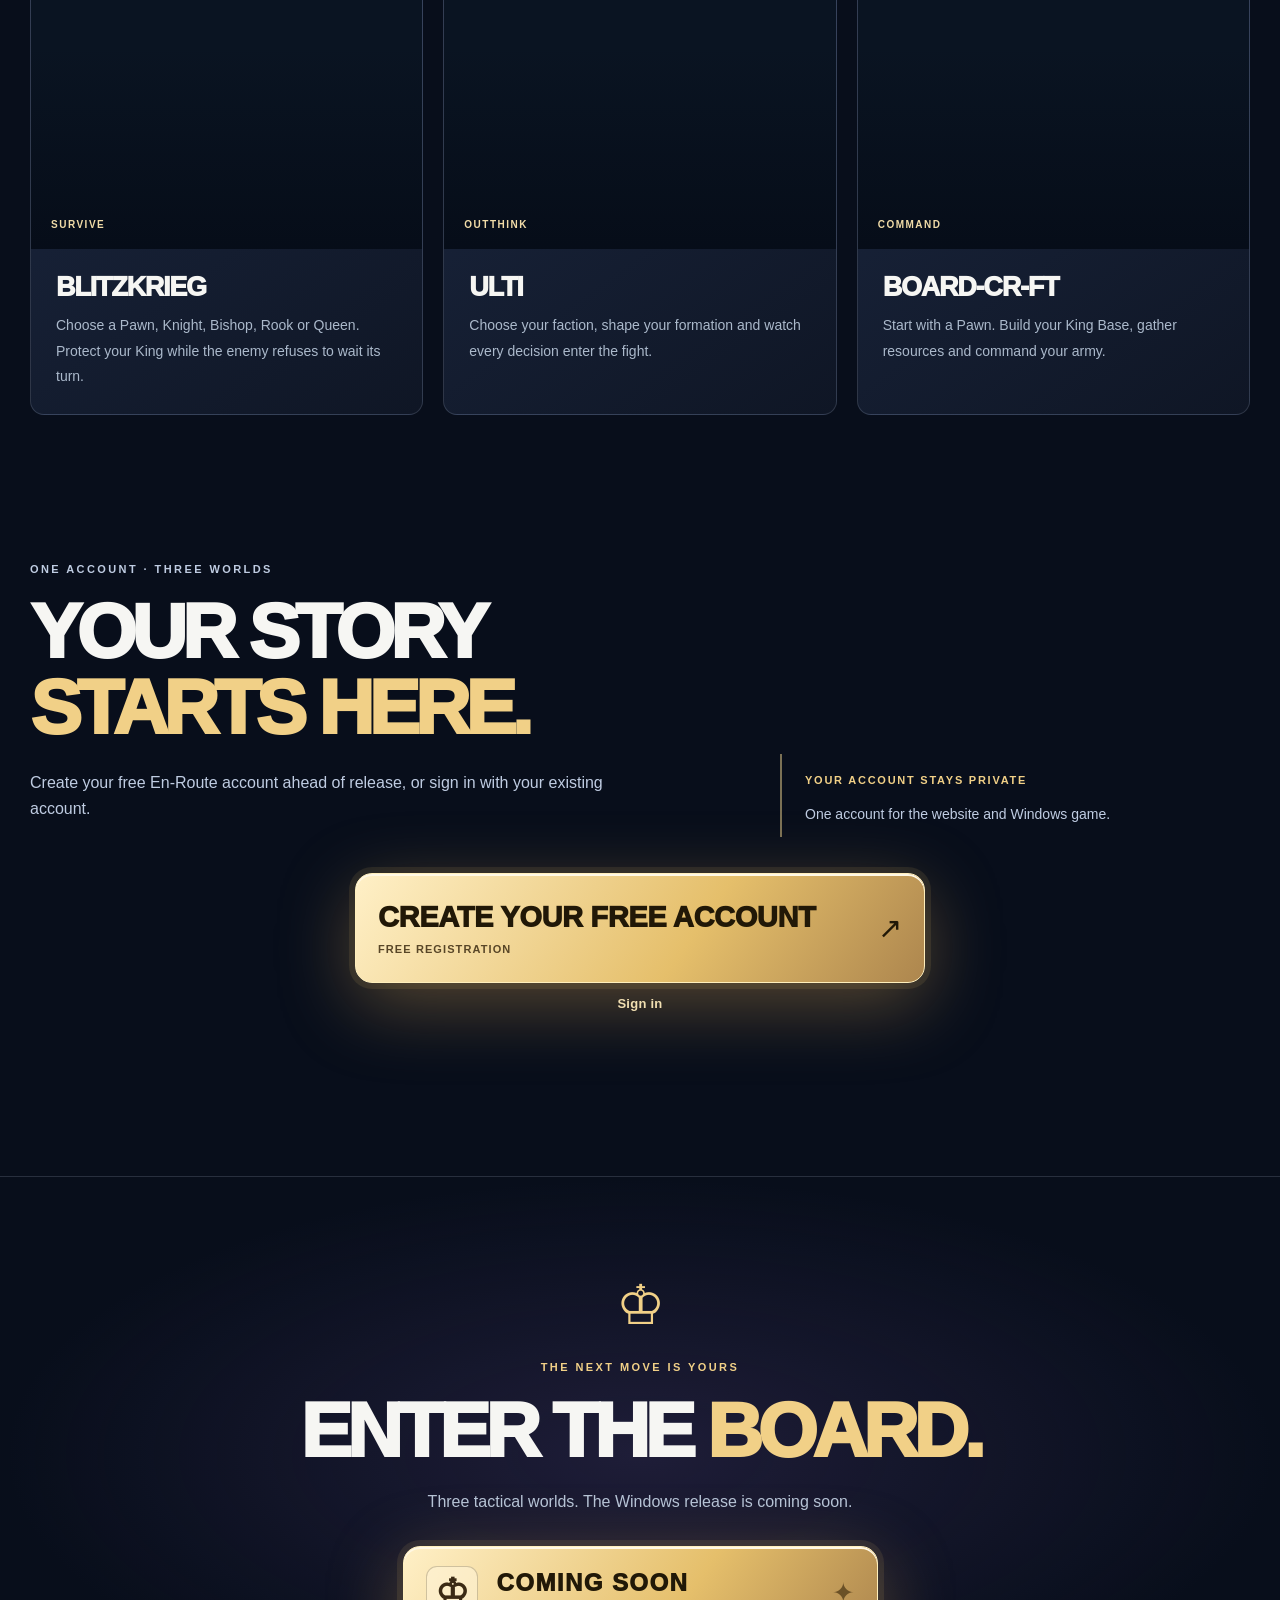
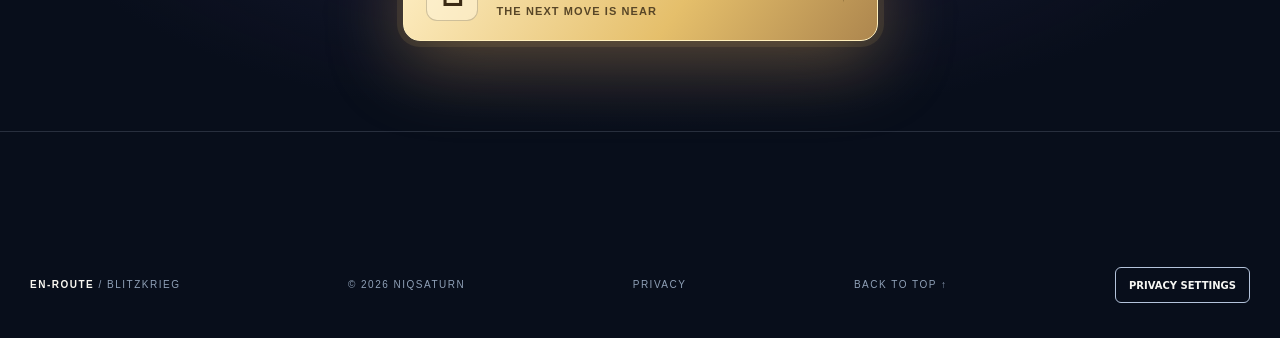
==== commit b94b1a6c: "Publish updated focused header dialog assets" ====
--- a/index.html
+++ b/index.html
@@ -23,9 +23,9 @@
 <link rel="stylesheet" href="./assets/ad-placements.css">
 <script defer src="/assets/ad-manager.js?v=20261125-2"></script>
 <script defer src="/assets/account-navigation.js?v=20261125-4"></script>
-<script defer src="/assets/home-signin.js?v=20261125-4"></script>
-<script defer src="./assets/trailer-loader.js"></script>
-<link rel="stylesheet" href="/assets/home-header.css?v=20261125-4">
+<script defer src="/assets/home-signin.js?v=20261125-5"></script>
+<script defer src="./assets/trailer-loader.js?v=20261125-5"></script>
+<link rel="stylesheet" href="/assets/home-header.css?v=20261125-5">
 
 <meta name="color-scheme" content="dark">
 <style>
--- a/assets/home-header.css
+++ b/assets/home-header.css
@@ -0,0 +1,37 @@
+/* Home header: dedicated primary links and account controls. */
+.launch-home .header-inner{position:relative;display:grid;grid-template-columns:auto minmax(0,1fr) auto;align-items:center;gap:clamp(12px,2vw,28px)}
+.launch-home .header nav.home-primary-nav{display:flex;justify-content:center;align-items:center;gap:clamp(14px,2.2vw,30px);white-space:nowrap;letter-spacing:.06em}
+.launch-home .header nav.home-primary-nav>a{display:inline-flex!important;align-items:center;justify-content:center;padding:9px 0;border:0;border-radius:0;color:#bbc7db;font-size:12px;letter-spacing:.06em}
+.launch-home .header nav.home-primary-nav>a:hover{color:#efd18b}
+.launch-home .header nav.home-account-nav{display:flex!important;align-items:center;justify-content:flex-end;gap:12px;white-space:nowrap}
+.launch-home .header nav.home-account-nav>a.home-signup-link{display:inline-flex!important;align-items:center;min-height:44px;color:#bbc7db;letter-spacing:.06em;font-size:12px}
+.launch-home .header nav.home-account-nav>a[data-enroute-account-nav],.launch-home .header nav.home-account-nav [data-enroute-account-nav]>a{display:inline-flex;align-items:center;justify-content:center;min-height:44px;padding:10px 18px;border:1px solid #edce8b;border-radius:8px;background:#edce8b;color:#10192a;font:800 13px system-ui;text-transform:none;letter-spacing:0}
+.launch-home .header nav.home-account-nav [aria-expanded=true]{background:#fff0c4}
+.launch-home .header a:focus-visible,.launch-home .header summary:focus-visible,.launch-home .header button:focus-visible,.launch-home .header input:focus-visible{outline:2px solid #f5d68b;outline-offset:3px}
+.launch-home #home-account-panel{position:absolute;top:calc(100% + 8px);right:30px;width:min(360px,calc(100vw - 32px));max-height:calc(100vh - 108px);max-height:calc(100dvh - 108px);overflow:auto;overscroll-behavior:contain;padding:20px;margin:0;background:#101d2e;color:#f3f7ff;border:1px solid #8597b277;border-radius:12px;box-shadow:0 18px 48px #000a;text-align:left;z-index:30;box-sizing:border-box;font:14px/1.5 system-ui;letter-spacing:normal;text-transform:none}
+.launch-home #home-account-panel [hidden]{display:none!important}
+.launch-home #home-account-panel .account-panel-heading{display:flex;align-items:center;justify-content:space-between;gap:12px;margin-bottom:10px}
+.launch-home #home-account-panel h2{font:750 22px/1.2 system-ui;margin:0;color:#f3f7ff;letter-spacing:-.02em}
+.launch-home #home-account-panel #reset-heading{font-size:17px;margin:12px 0}
+.launch-home #home-account-panel .account-panel-close{display:grid;place-items:center;width:40px;height:40px;flex:none;border-radius:6px;color:#c6d3e7;font-size:25px;text-decoration:none}
+.launch-home #home-account-panel .account-panel-close:hover{background:#263850}
+.launch-home #home-account-panel form{display:grid;gap:13px;margin:8px 0 12px}
+.launch-home #home-account-panel label{display:grid;gap:6px;font-size:13px;font-weight:650;color:#e4eafa}
+.launch-home #home-account-panel input{width:100%;min-width:0;min-height:44px;padding:10px 12px;border:1px solid #8195b6;border-radius:7px;background:#091526;color:#fff;font:16px system-ui;box-sizing:border-box}
+.launch-home #home-account-panel button{min-height:44px;padding:10px 12px;border:0;border-radius:7px;background:#edce8b;color:#10192a;font:800 14px system-ui;cursor:pointer}
+.launch-home #home-account-panel button:disabled{opacity:.55;cursor:wait}
+.launch-home #home-account-panel button.minor{background:transparent;color:#e7cf94;border:1px solid #8195b677}
+.launch-home #home-account-panel .account-actions{display:flex;justify-content:space-between;gap:12px;flex-wrap:wrap}
+.launch-home #home-account-panel a{color:#f1d797;text-decoration:underline;text-underline-offset:3px}
+.launch-home #home-account-panel #member-result,.launch-home #home-account-panel #reset-result{color:#efddb1;font-size:13px;line-height:1.5}
+.launch-home #home-account-panel #member-result:empty,.launch-home #home-account-panel #reset-result:empty{display:none}
+.launch-home #home-account-panel .account-panel-privacy{font-size:12px;margin:16px 0 0;border-top:1px solid #8195b633;padding-top:10px}
+@media(max-width:1000px){.launch-home .header-inner{grid-template-columns:minmax(0,1fr) auto;grid-template-areas:"logo account" "primary primary";gap:0 12px;padding:12px 20px 6px}.launch-home .header-inner>.logo{grid-area:logo}.launch-home .header nav.home-account-nav{grid-area:account}.launch-home .header nav.home-primary-nav{grid-area:primary;justify-content:space-between;gap:10px;padding:7px 0 0;border-top:1px solid #8195b633;margin-top:12px}.launch-home .header nav.home-primary-nav>a{min-height:40px;font-size:11px}.launch-home #home-account-panel{right:20px;max-height:calc(100dvh - 150px)}}
+@media(max-width:570px){.launch-home .header-inner{padding:10px 16px 4px}.launch-home .header nav.home-account-nav>a.home-signup-link{display:none!important}.launch-home .header nav.home-account-nav>a[data-enroute-account-nav],.launch-home .header nav.home-account-nav [data-enroute-account-nav]>a{padding:9px 14px}.launch-home .header nav.home-primary-nav>a{font-size:10px;letter-spacing:0}.launch-home #home-account-panel{right:16px;padding:16px}}
+@media(max-width:360px){.launch-home .header-inner{gap:0 8px;padding-inline:12px}.launch-home #home-account-panel{right:12px;width:calc(100vw - 24px)}}
+
+/* A modal sign-in view leaves the homepage visible but prevents background browsing. */
+.launch-home.home-auth-open{overflow:hidden}
+.launch-home .home-auth-backdrop{position:fixed;inset:0;background:rgba(3,8,17,.55);z-index:3;cursor:default}
+.launch-home.home-auth-open #home-account-panel{outline:none}
+.launch-home.home-auth-open .header{z-index:4}
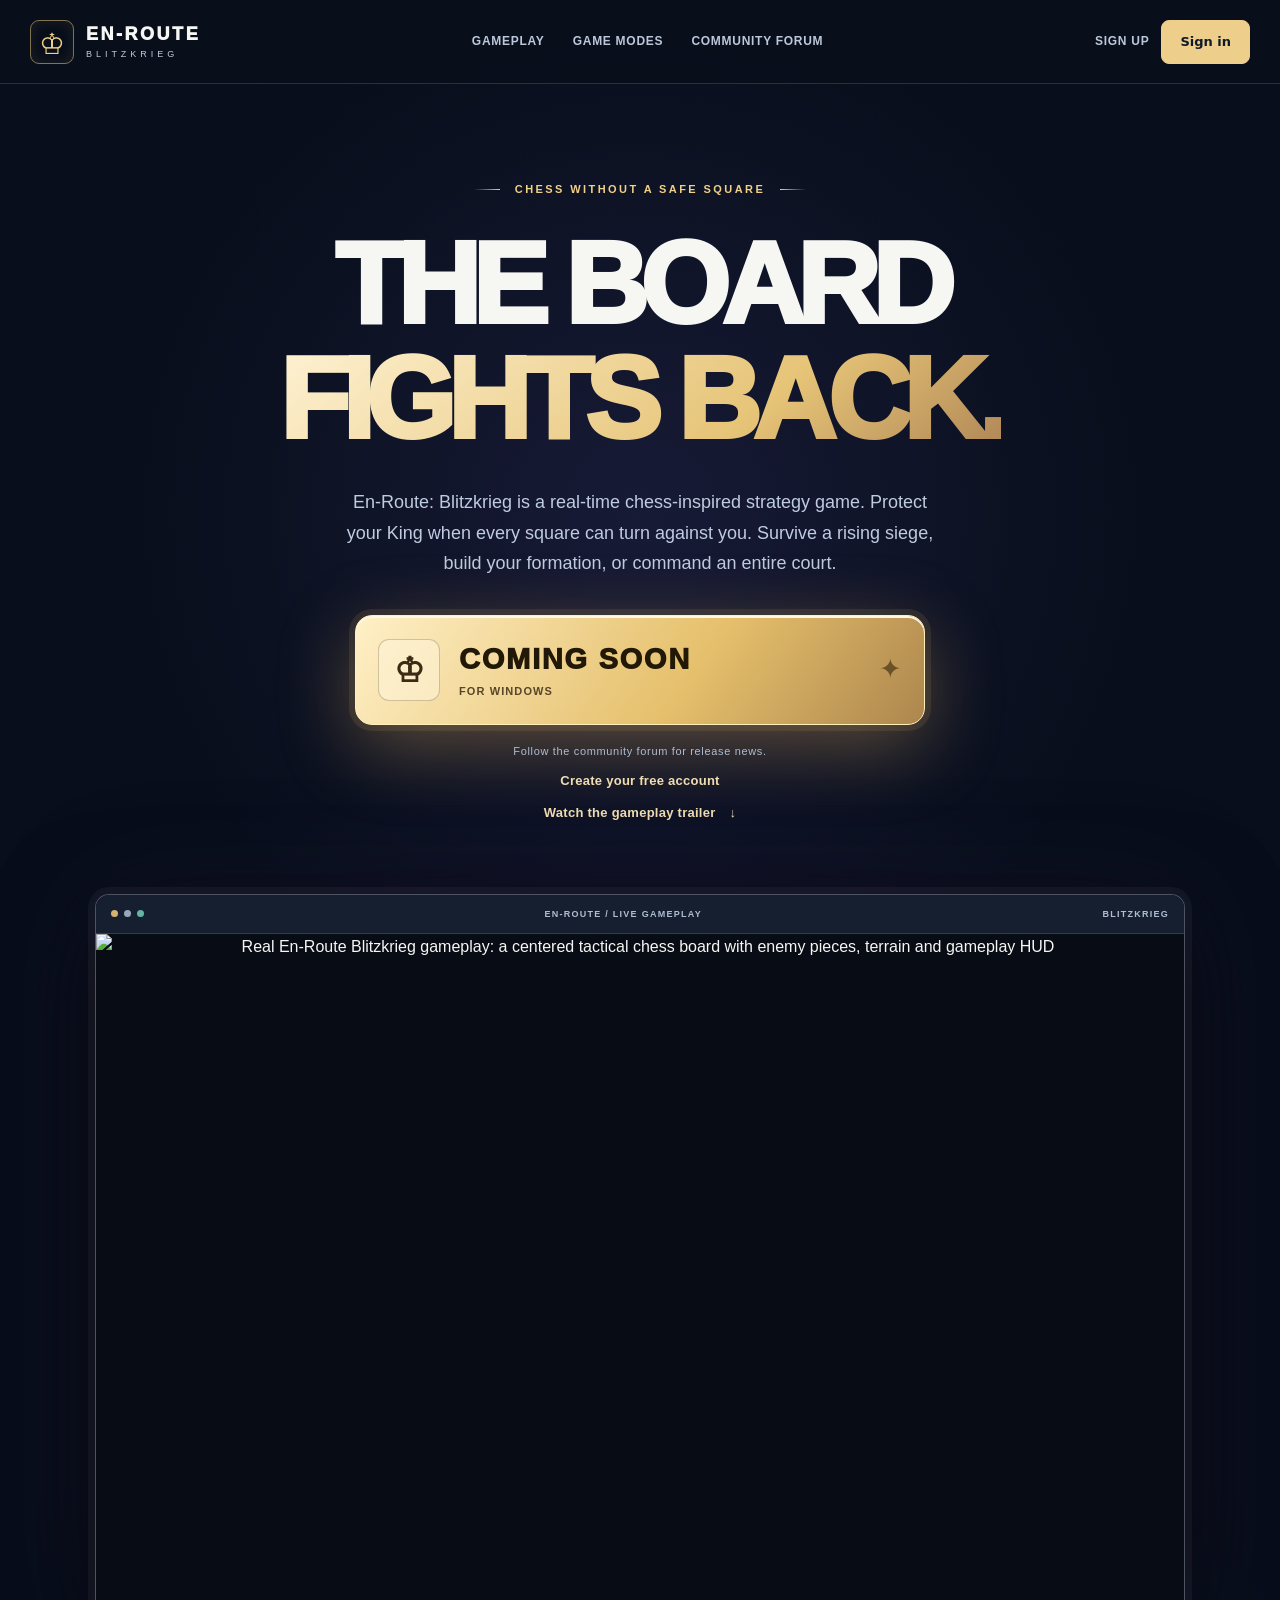
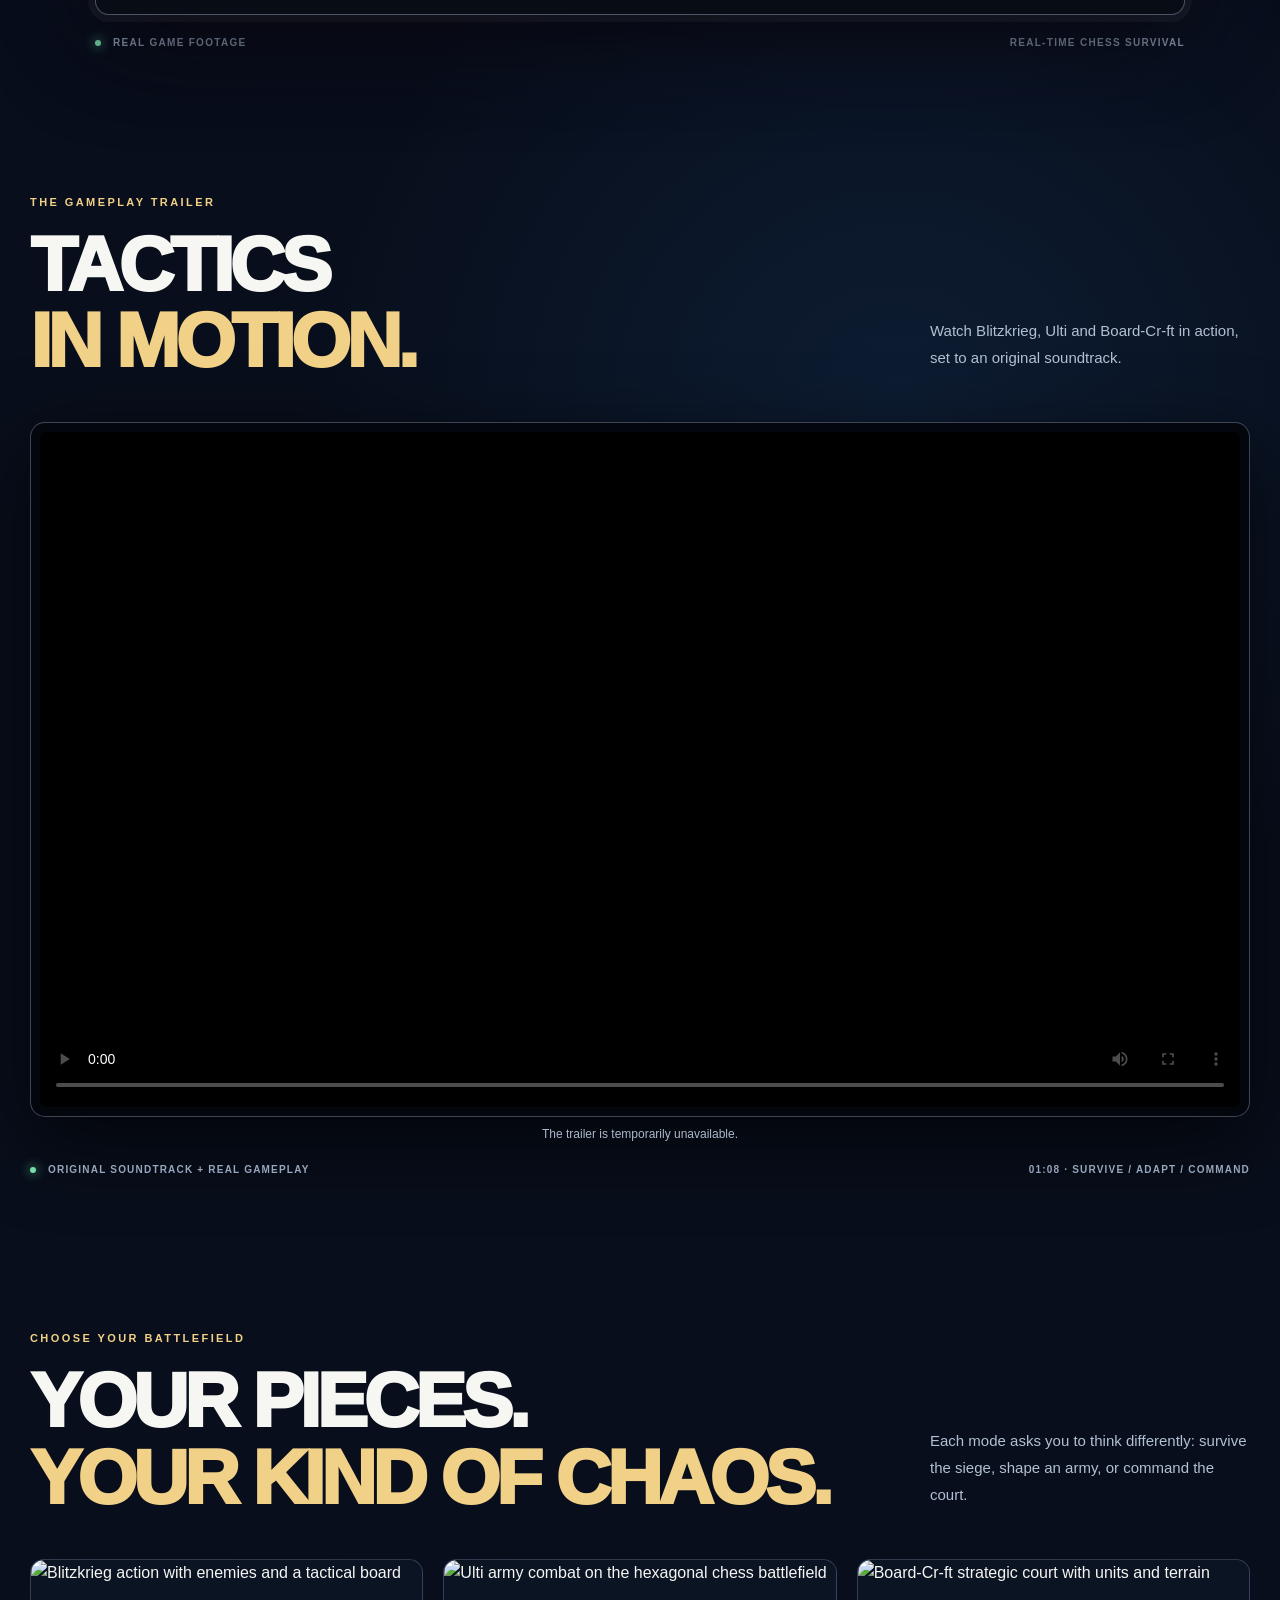
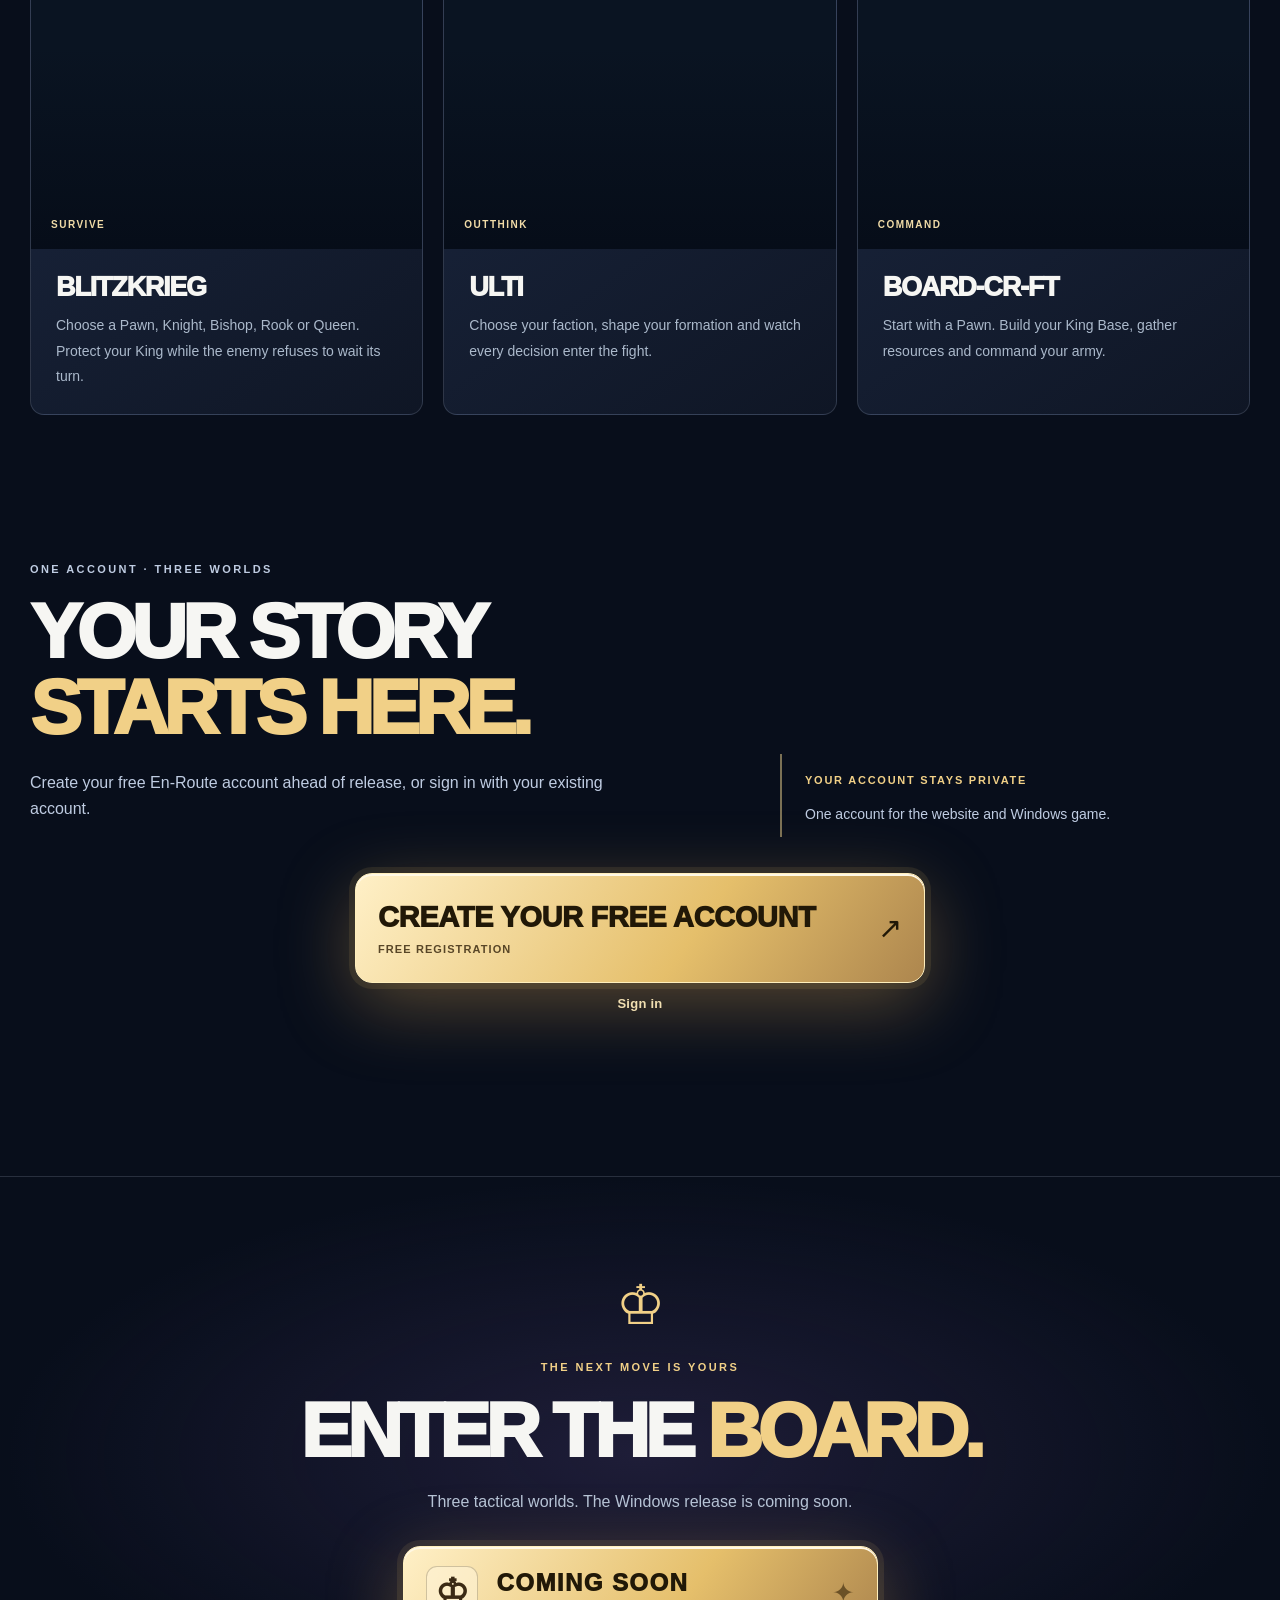
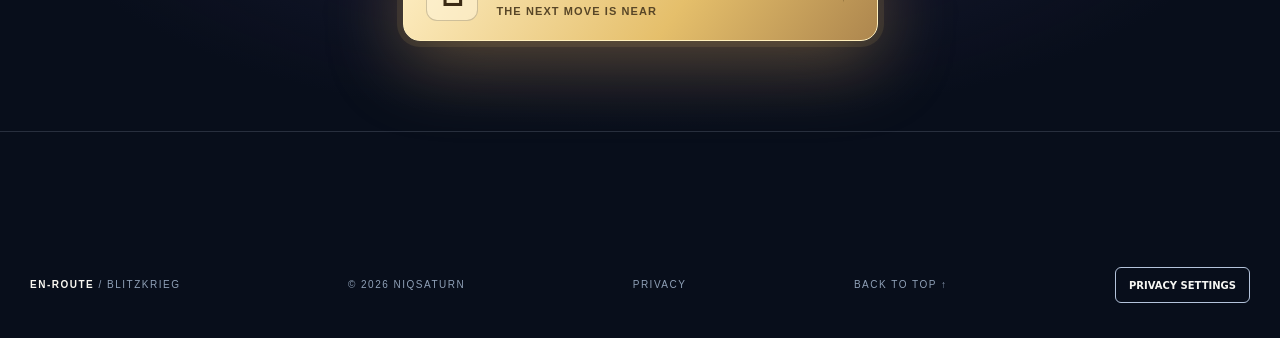
==== commit da5e77b0: "Publish synchronized account receipt and navigation updates" ====
--- a/index.html
+++ b/index.html
@@ -21,9 +21,9 @@
 <link rel="icon" href="./assets/crown.svg" type="image/svg+xml">
 <link rel="stylesheet" href="/styles.css?v=20261124-2">
 <link rel="stylesheet" href="./assets/ad-placements.css">
-<script defer src="/assets/ad-manager.js?v=20261125-2"></script>
-<script defer src="/assets/account-navigation.js?v=20261125-4"></script>
-<script defer src="/assets/home-signin.js?v=20261125-5"></script>
+<script defer src="/assets/ad-manager.js?v=20261125-6"></script>
+<script defer src="/assets/account-navigation.js?v=20261125-6"></script>
+<script defer src="/assets/home-signin.js?v=20261125-6"></script>
 <script defer src="./assets/trailer-loader.js?v=20261125-5"></script>
 <link rel="stylesheet" href="/assets/home-header.css?v=20261125-5">
 
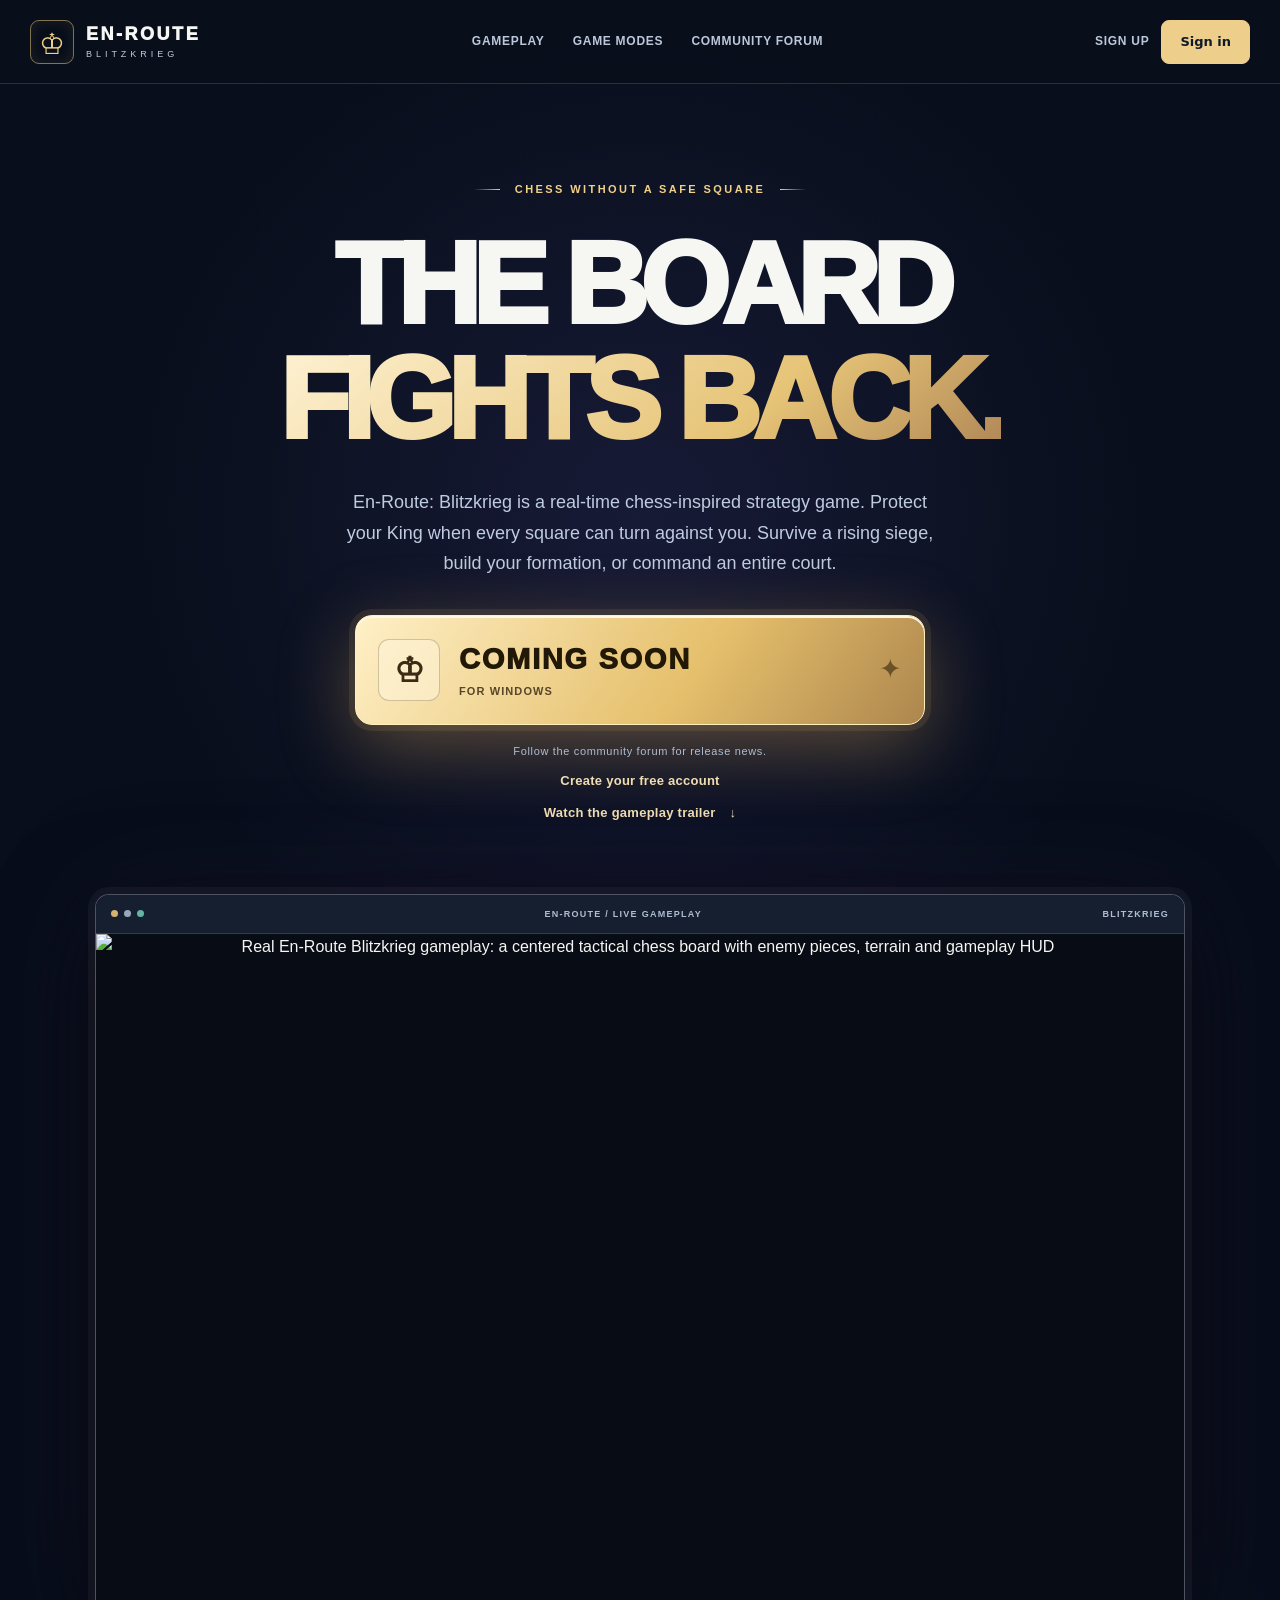
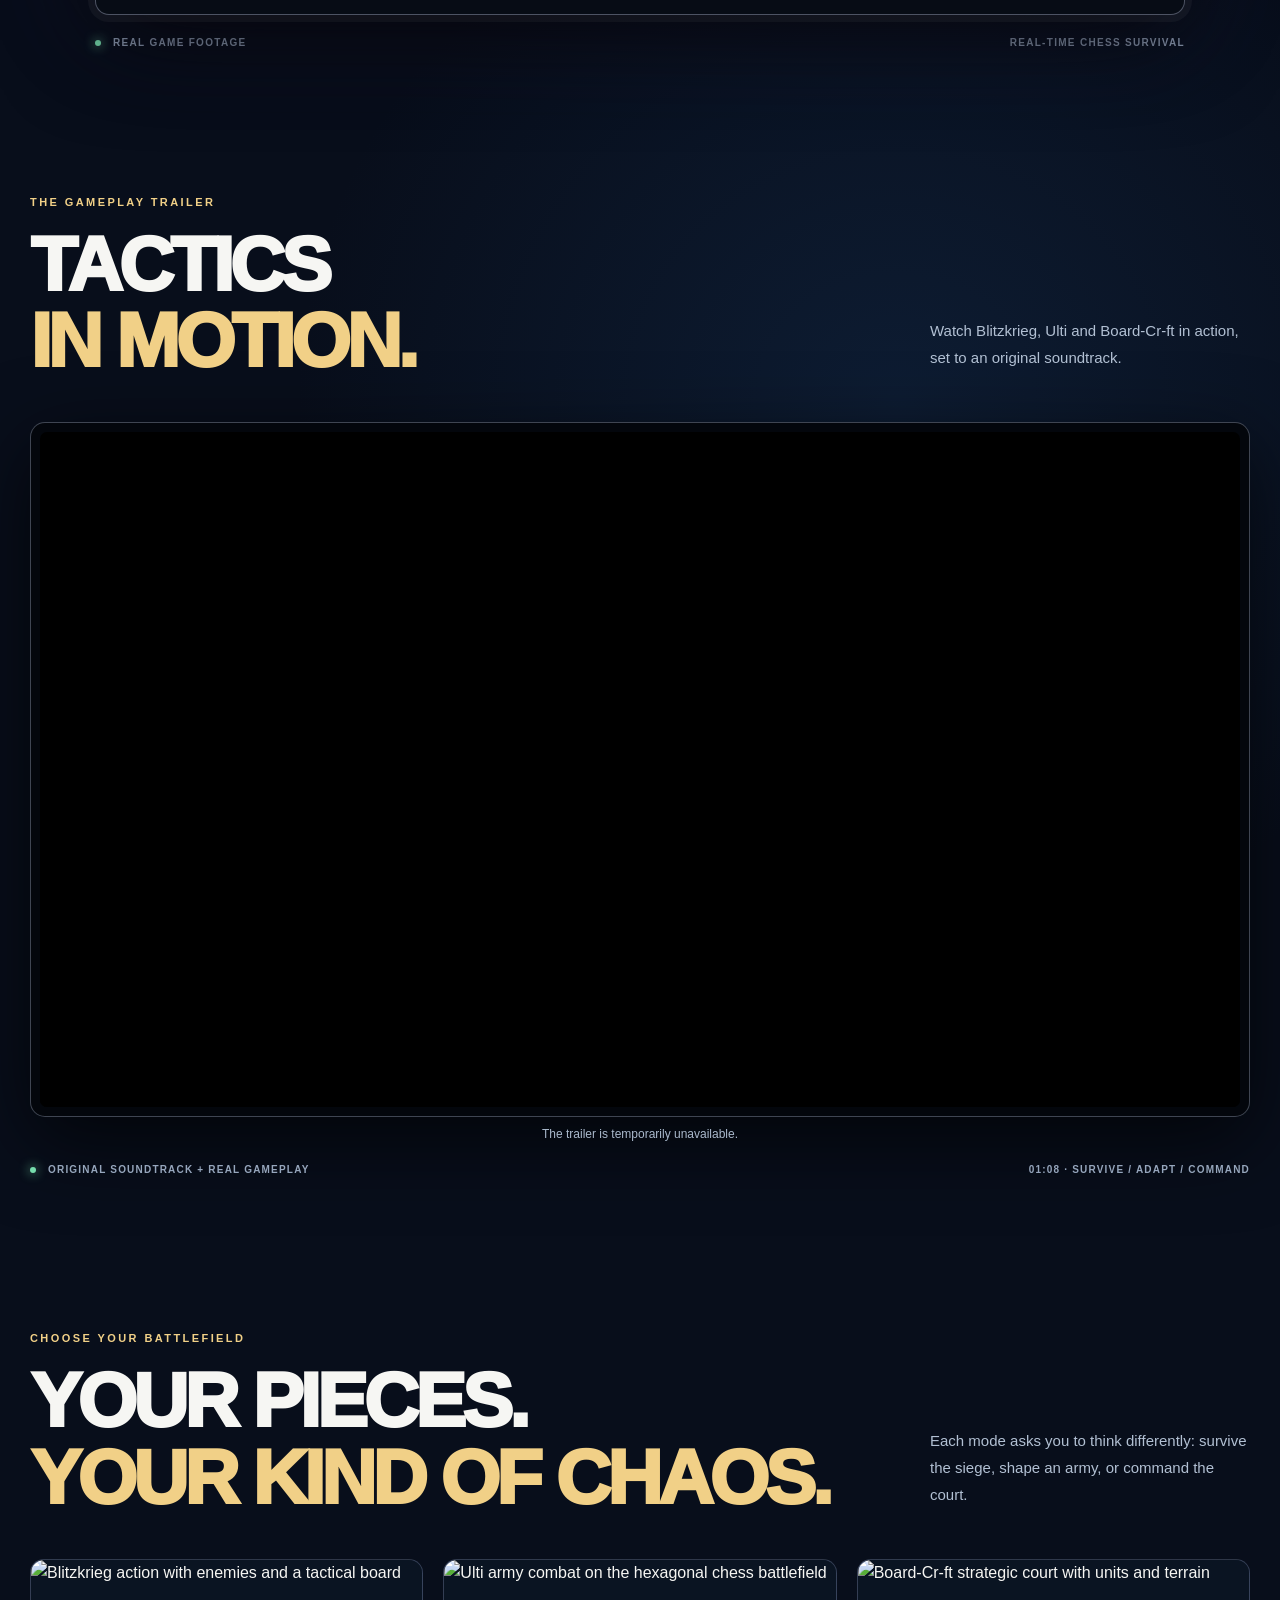
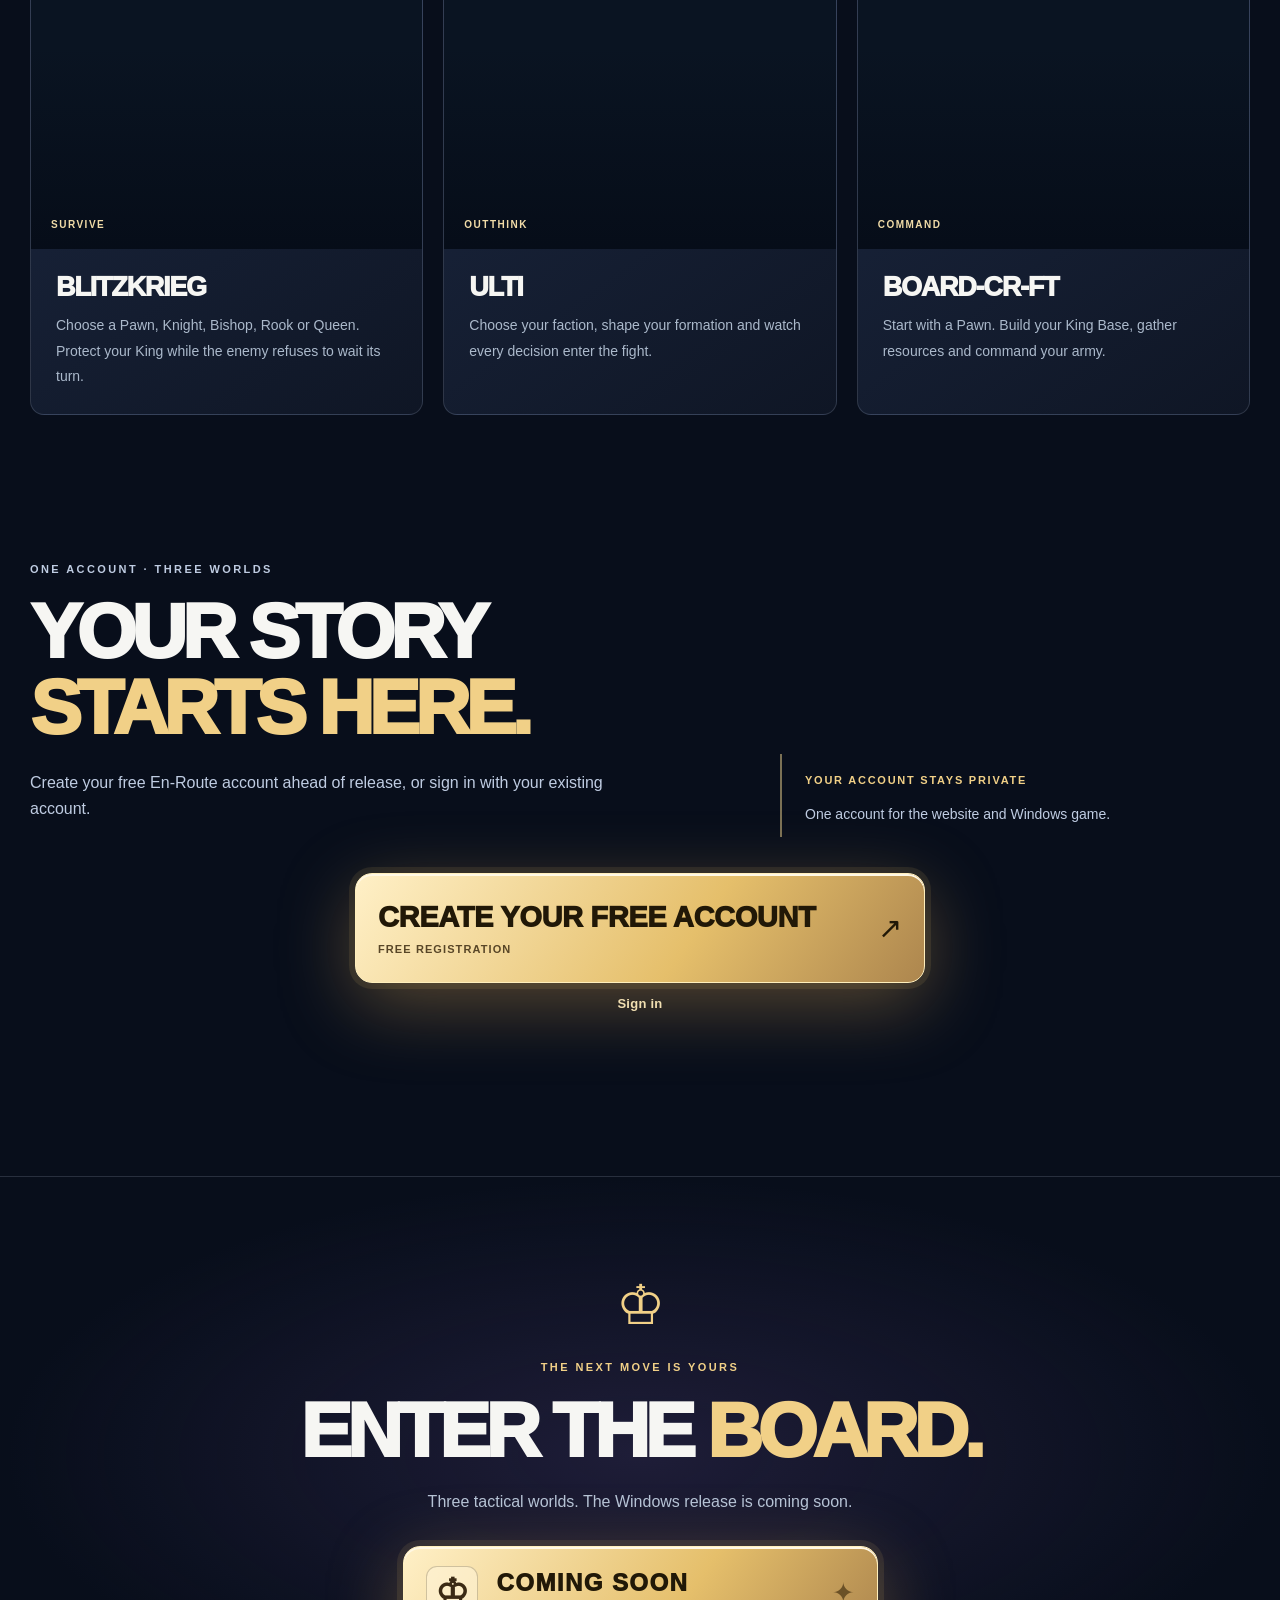
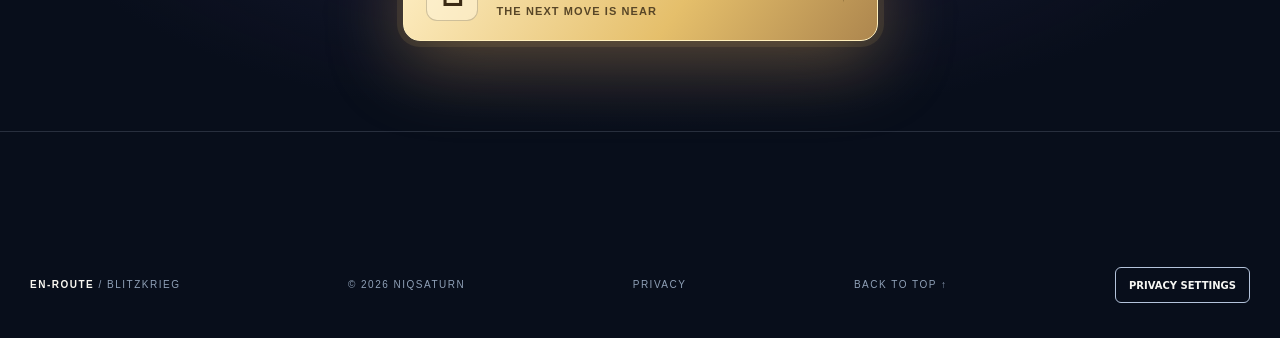
==== commit 78a1d2dc: "Publish secure top-right shared sign-in panel" ====
--- a/index.html
+++ b/index.html
@@ -22,10 +22,11 @@
 <link rel="stylesheet" href="/styles.css?v=20261124-2">
 <link rel="stylesheet" href="./assets/ad-placements.css">
 <script defer src="/assets/ad-manager.js?v=20261125-6"></script>
-<script defer src="/assets/account-navigation.js?v=20261125-6"></script>
-<script defer src="/assets/home-signin.js?v=20261125-6"></script>
+<script defer src="/assets/account-navigation.js?v=20261127-1"></script>
+<script defer src="/assets/protected-account-embed.js?v=20261127-1"></script>
+<script defer src="/assets/home-signin.js?v=20261127-1"></script>
 <script defer src="./assets/trailer-loader.js?v=20261125-5"></script>
-<link rel="stylesheet" href="/assets/home-header.css?v=20261125-5">
+<link rel="stylesheet" href="/assets/home-header.css?v=20261127-1">
 
 <meta name="color-scheme" content="dark">
 <style>
--- a/assets/home-header.css
+++ b/assets/home-header.css
@@ -35,3 +35,5 @@
 .launch-home .home-auth-backdrop{position:fixed;inset:0;background:rgba(3,8,17,.55);z-index:3;cursor:default}
 .launch-home.home-auth-open #home-account-panel{outline:none}
 .launch-home.home-auth-open .header{z-index:4}
+
+.launch-home #home-account-panel .protected-account-holder{margin:0 -8px}.launch-home #home-account-panel .protected-account-frame{display:block;width:100%;height:360px;max-height:58dvh;border:0;border-radius:8px;background:#101d2e}.launch-home #home-account-panel .protected-account-fallback{display:inline-block;font-size:12px;margin-top:8px}
